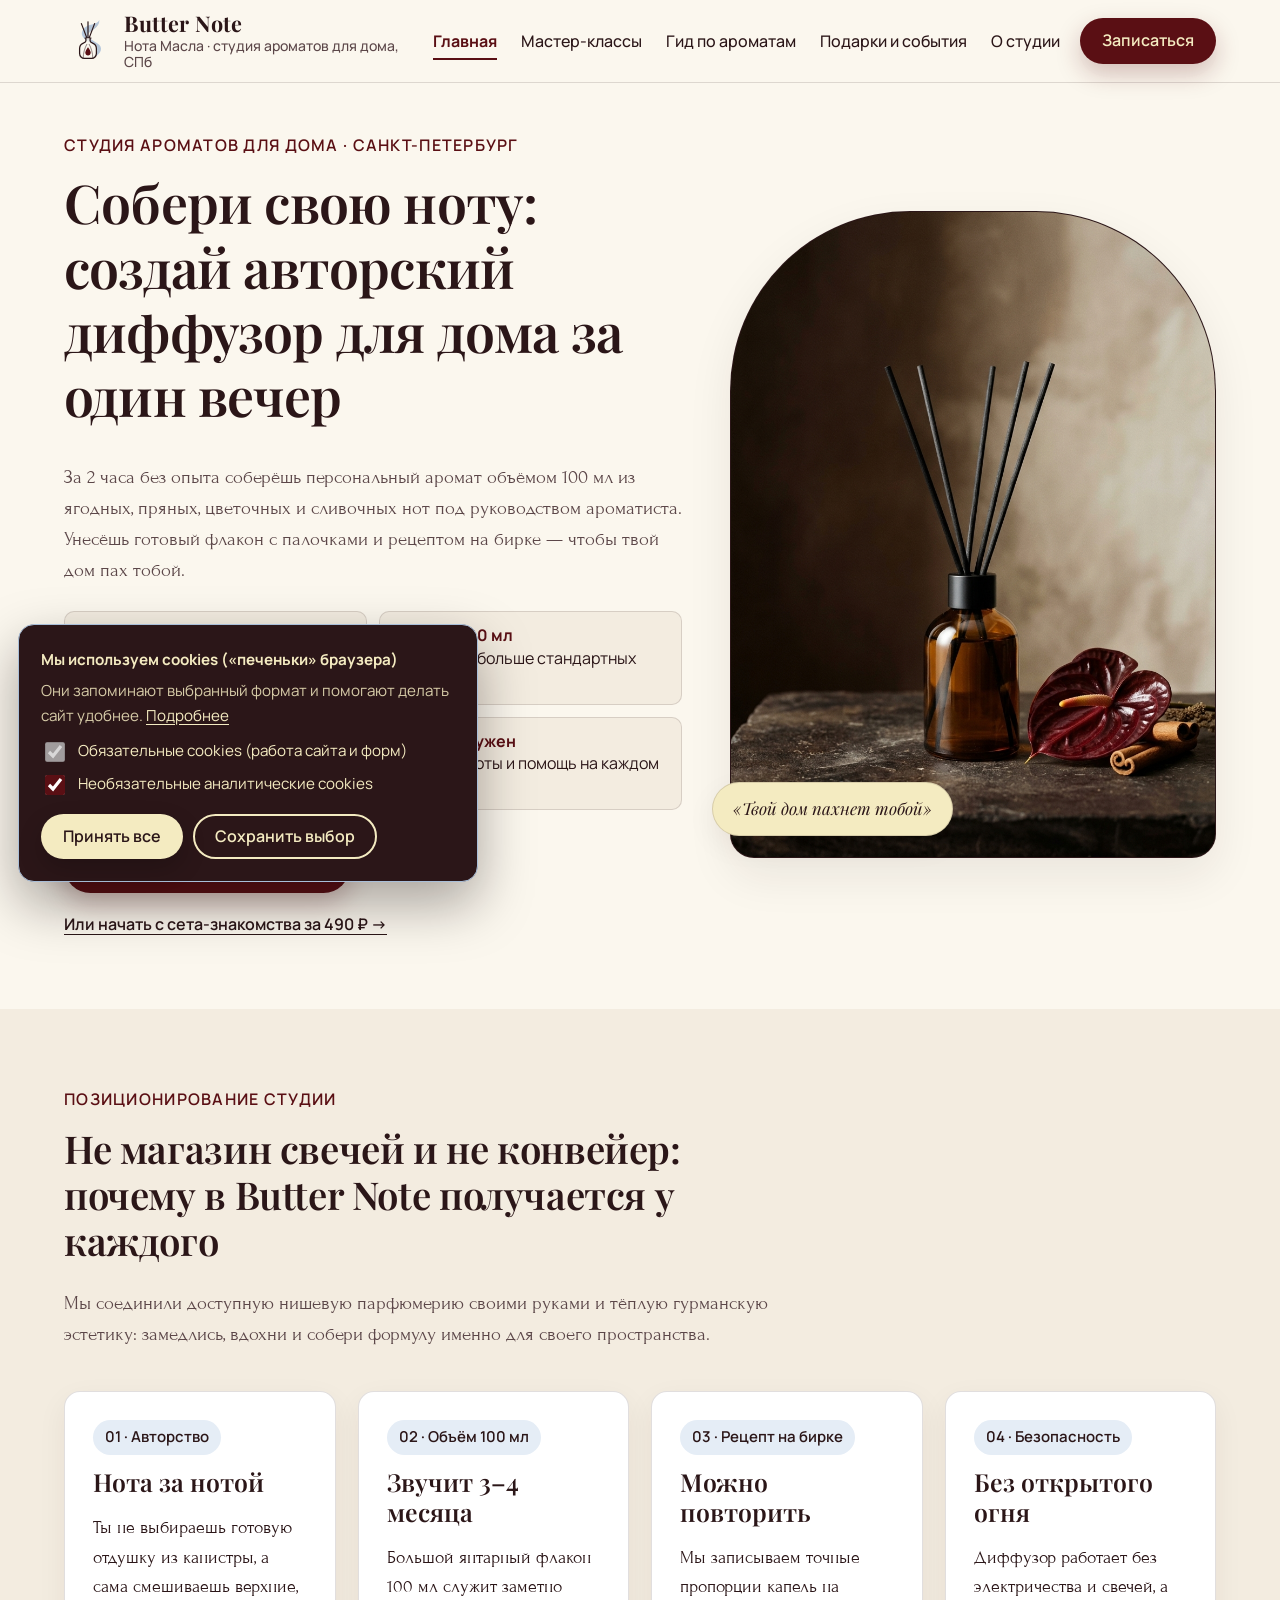
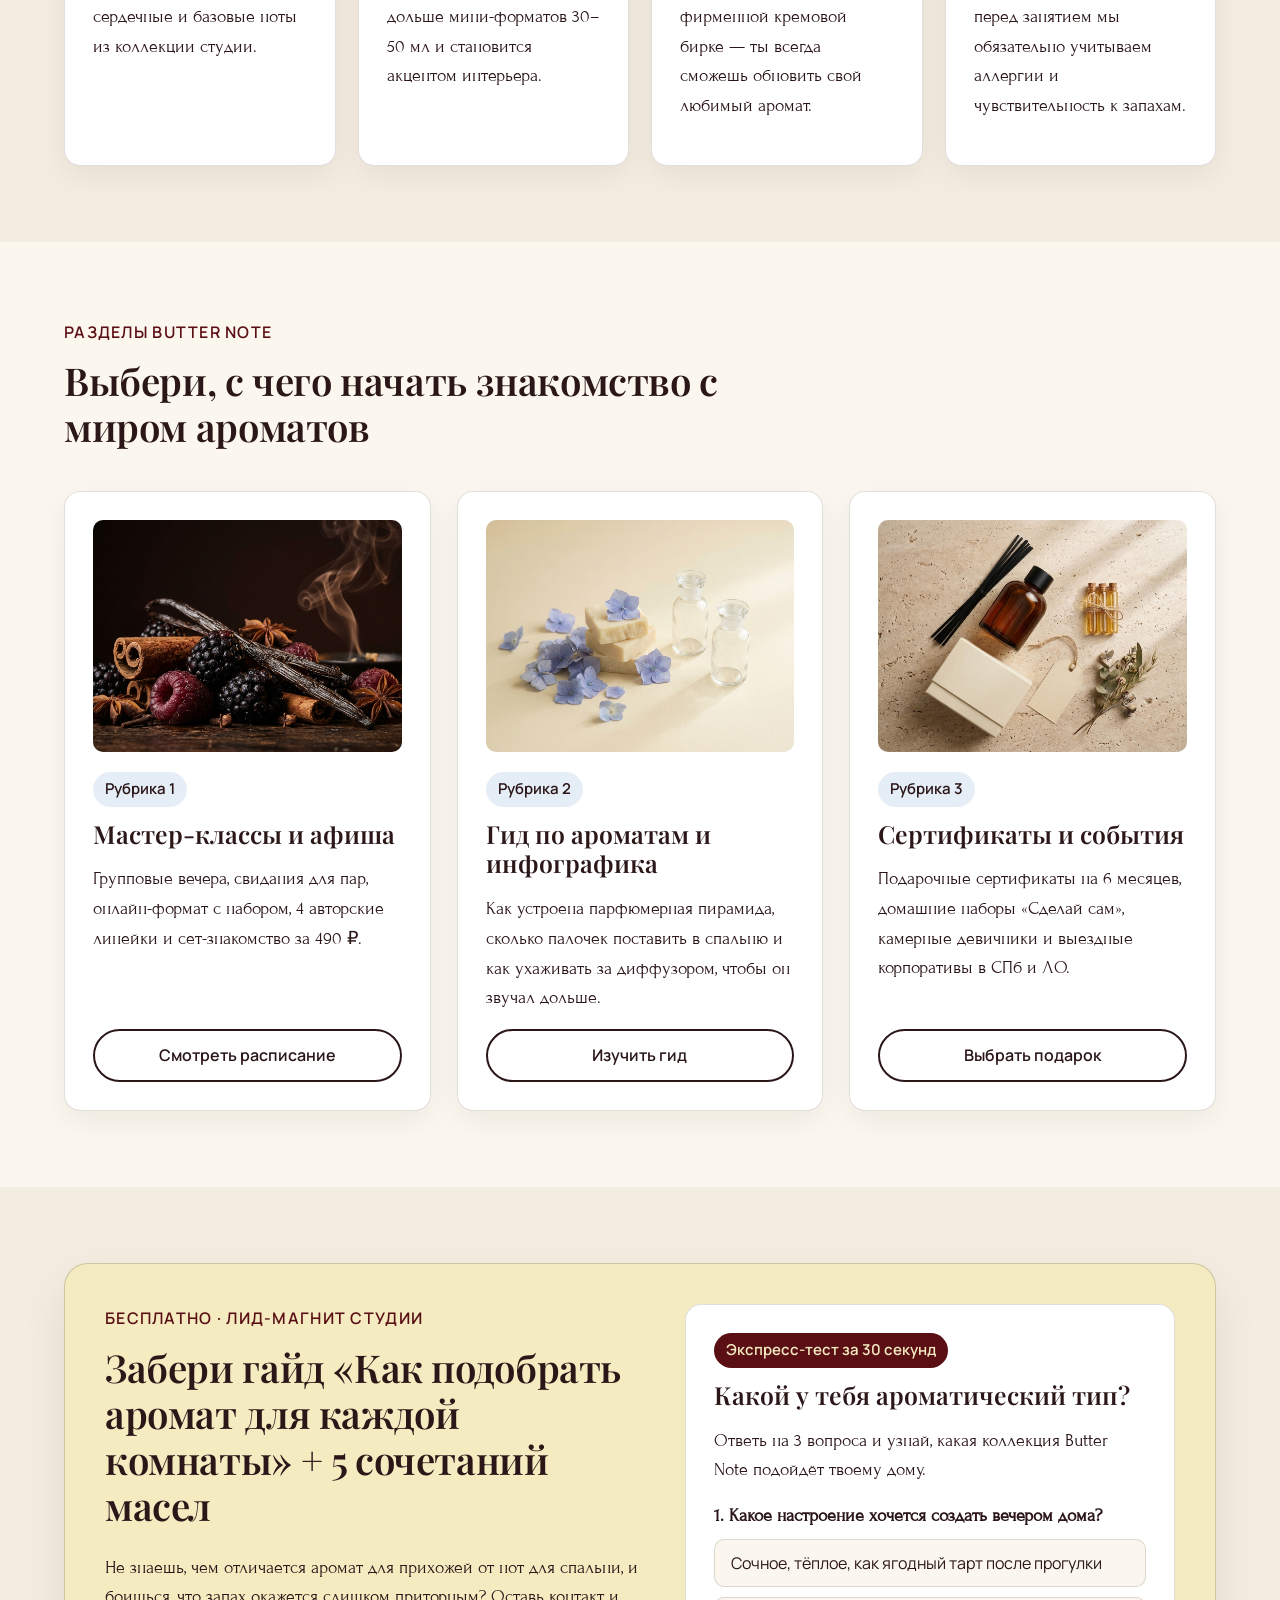
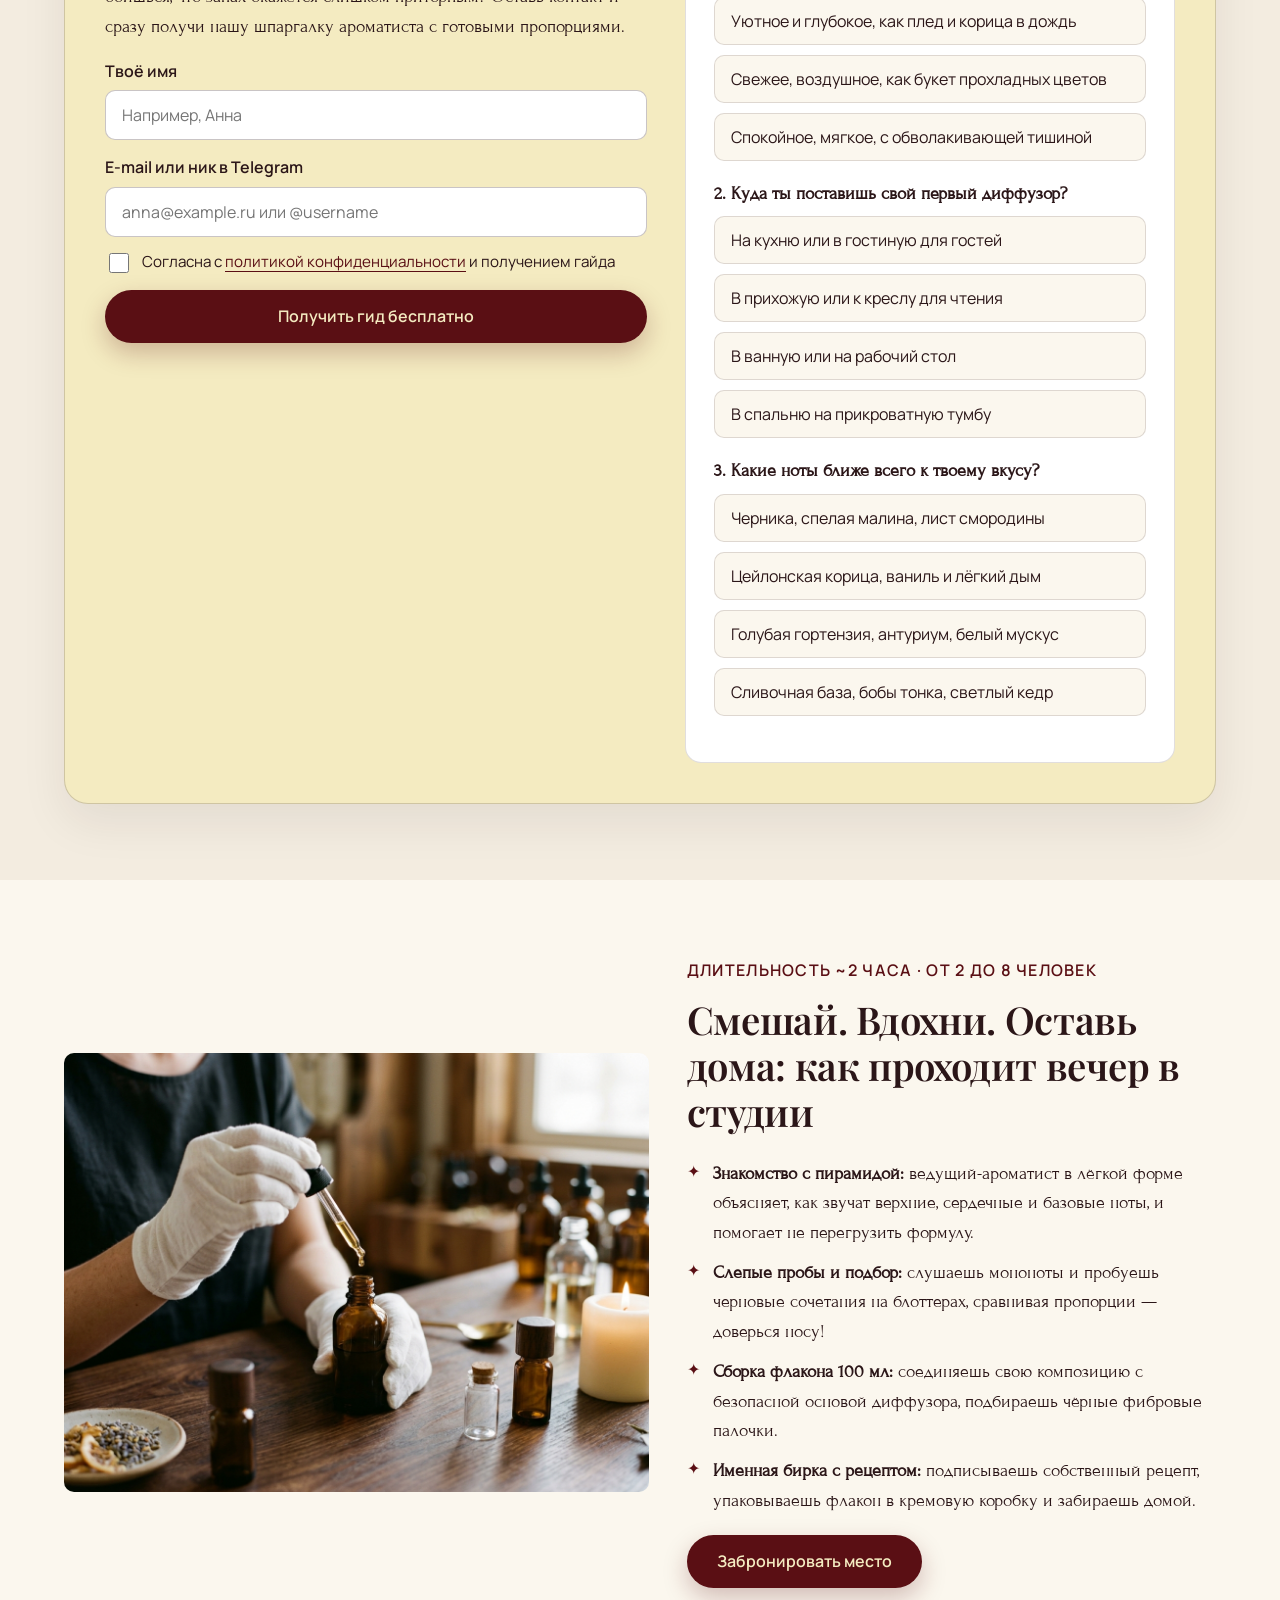
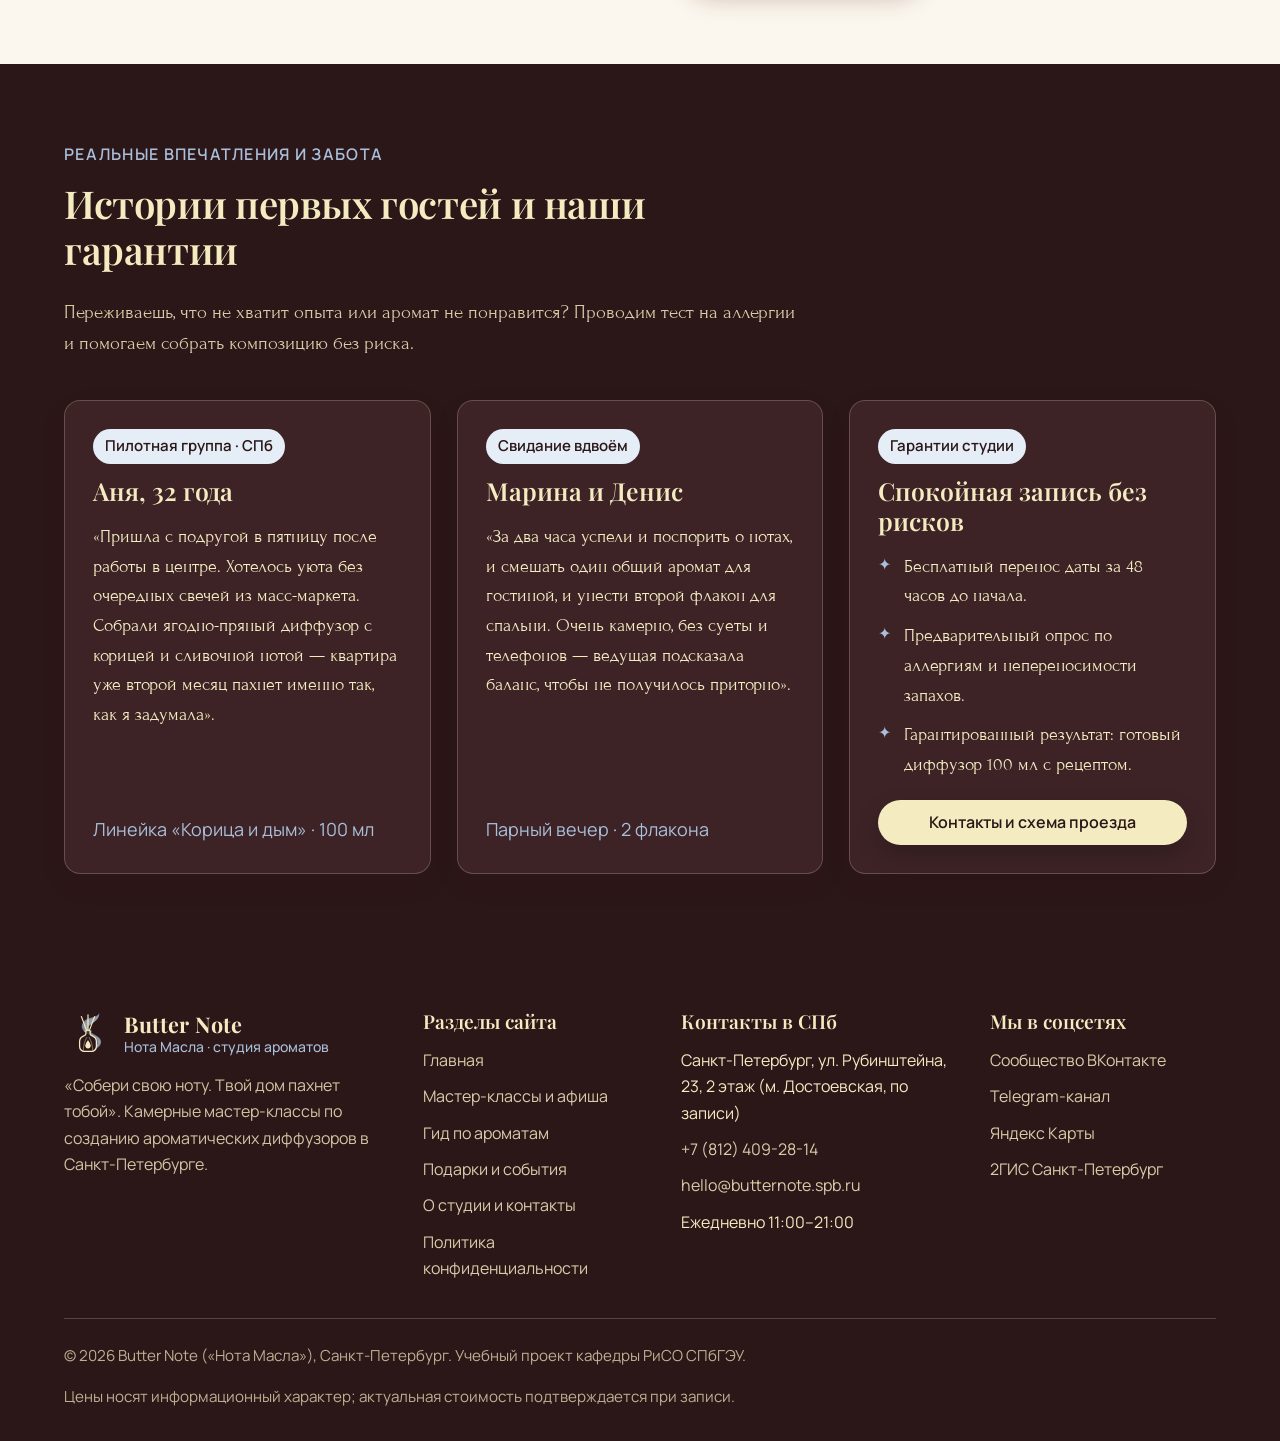
==== index.html @ 61eae5ac "Initial publish of Butter Note website" ====
<!DOCTYPE html>
<html lang="ru">
<head>
  <meta charset="UTF-8">
  <meta name="viewport" content="width=device-width, initial-scale=1.0">
  <title>Butter Note («Нота Масла») — мастер-класс по созданию диффузора для дома в СПб</title>
  <meta name="description" content="Камерная студия ароматов для дома в Санкт-Петербурге. Создай авторский ароматический диффузор 100 мл за 2 часа без опыта. Уютные мастер-классы, рецепты на бирке и бесплатный гид по ароматам.">
  <meta name="keywords" content="мастер-класс диффузор СПб, создать аромат для дома, студия ароматов Санкт-Петербург, диффузор своими руками, Butter Note, Нота Масла, подарок впечатление СПб">
  <link rel="icon" type="image/png" sizes="16x16" href="images/favicon-16x16.png">
  <link rel="icon" type="image/svg+xml" href="images/favicon-butter-note.svg">
  <link rel="preconnect" href="https://fonts.googleapis.com">
  <link rel="preconnect" href="https://fonts.gstatic.com" crossorigin>
  <link href="https://fonts.googleapis.com/css2?family=Forum&family=Manrope:wght@400;500;600;700&family=Playfair+Display:ital,wght@0,500;0,600;0,700;1,500&display=swap" rel="stylesheet">
  <link rel="stylesheet" href="css/style.css">
</head>
<body>

  <!-- ШАПКА САЙТА -->
  <header class="site-header">
    <div class="container header-inner">
      <a href="index.html" class="brand-link" aria-label="Butter Note — на главную">
        <img src="images/logo-butter-note-dark.svg" alt="Логотип Butter Note — флакон диффузора с палочками и каплей масла" title="Butter Note («Нота Масла»)" class="brand-logo" width="48" height="48">
        <span class="brand-text">
          <span class="brand-name">Butter Note</span>
          <span class="brand-activity">Нота Масла · студия ароматов для дома, СПб</span>
        </span>
      </a>

      <nav class="main-nav" aria-label="Основное меню">
        <a href="index.html" class="nav-link" aria-current="page">Главная</a>
        <a href="masterclasses.html" class="nav-link">Мастер-классы</a>
        <a href="aroma-guide.html" class="nav-link">Гид по ароматам</a>
        <a href="gifts-events.html" class="nav-link">Подарки и события</a>
        <a href="about.html" class="nav-link">О студии</a>
      </nav>

      <div class="header-actions">
        <button type="button" class="btn btn--primary btn--sm" data-open-booking data-booking-format="group_mk">Записаться</button>
        <button type="button" id="burgerBtn" class="burger-btn" aria-label="Открыть меню" aria-expanded="false" aria-controls="mobileNav">
          <svg width="24" height="24" viewBox="0 0 24 24" fill="none" aria-hidden="true">
            <path d="M4 7H20M4 12H20M4 17H20" stroke="currentColor" stroke-width="2" stroke-linecap="round"/>
          </svg>
        </button>
      </div>
    </div>

    <nav id="mobileNav" class="mobile-nav" aria-label="Мобильное меню">
      <div class="mobile-nav-list">
        <a href="index.html" class="nav-link" aria-current="page">Главная</a>
        <a href="masterclasses.html" class="nav-link">Мастер-классы</a>
        <a href="aroma-guide.html" class="nav-link">Гид по ароматам</a>
        <a href="gifts-events.html" class="nav-link">Подарки и события</a>
        <a href="about.html" class="nav-link">О студии</a>
      </div>
      <button type="button" class="btn btn--primary" style="width:100%;" data-open-booking data-booking-format="group_mk">Записаться на мастер-класс</button>
    </nav>
  </header>

  <main>
    <!-- ПЕРВЫЙ ЭКРАН (HERO SECTION): УТП + 1 главный CTA + цена + визуал -->
    <section class="hero">
      <div class="container hero-grid">
        <div>
          <span class="eyebrow">Студия ароматов для дома · Санкт-Петербург</span>
          <h1>Собери свою ноту: создай авторский диффузор для дома за один вечер</h1>
          <p class="lead-text">
            За 2 часа без опыта соберёшь персональный аромат объёмом 100 мл из ягодных, пряных, цветочных и сливочных нот под руководством ароматиста. Унесёшь готовый флакон с палочками и рецептом на бирке — чтобы твой дом пах тобой.
          </p>

          <div class="hero-facts" aria-label="Ключевые условия мастер-класса">
            <div class="hero-fact">
              <strong><span data-price="group_mk">3 900 ₽</span> / чел.</strong>
              Все материалы и упаковка включены
            </div>
            <div class="hero-fact">
              <strong>Флакон 100 мл</strong>
              В 2–3 раза больше стандартных 30–50 мл
            </div>
            <div class="hero-fact">
              <strong>2 часа · 2–8 гостей</strong>
              Камерная атмосфера без спешки
            </div>
            <div class="hero-fact">
              <strong>Опыт не нужен</strong>
              Пробные ноты и помощь на каждом шаге
            </div>
          </div>

          <div class="hero-cta-group">
            <button type="button" class="btn btn--primary" data-open-booking data-booking-format="group_mk">
              Записаться на мастер-класс
            </button>
            <a href="masterclasses.html#tripwire" class="hero-secondary-link">
              Или начать с сета-знакомства за <span data-price="tripwire">490 ₽</span> →
            </a>
          </div>
        </div>

        <div class="hero-visual">
          <div class="arch-frame">
            <img src="images/diffuzor-butter-note-hero.jpg" alt="Янтарный флакон ароматического диффузора Butter Note с чёрными палочками, бордовым антуриумом и корицей" title="Ароматический диффузор Butter Note в интерьере">
          </div>
          <div class="floating-note-pill">«Твой дом пахнет тобой»</div>
        </div>
      </div>
    </section>

    <!-- УНИКАЛЬНОЕ ТОРГОВОЕ ПРЕДЛОЖЕНИЕ (УТП) -->
    <section class="section section--paper-alt">
      <div class="container">
        <div class="section-head">
          <span class="eyebrow">Позиционирование студии</span>
          <h2>Не магазин свечей и не конвейер: почему в Butter Note получается у каждого</h2>
          <p class="lead-text">Мы соединили доступную нишевую парфюмерию своими руками и тёплую гурманскую эстетику: замедлись, вдохни и собери формулу именно для своего пространства.</p>
        </div>

        <div class="grid-4">
          <article class="card">
            <div>
              <span class="card-tag">01 · Авторство</span>
              <h3>Нота за нотой</h3>
              <p>Ты не выбираешь готовую отдушку из канистры, а сама смешиваешь верхние, сердечные и базовые ноты из коллекции студии.</p>
            </div>
          </article>

          <article class="card">
            <div>
              <span class="card-tag">02 · Объём 100 мл</span>
              <h3>Звучит 3–4 месяца</h3>
              <p>Большой янтарный флакон 100 мл служит заметно дольше мини-форматов 30–50 мл и становится акцентом интерьера.</p>
            </div>
          </article>

          <article class="card">
            <div>
              <span class="card-tag">03 · Рецепт на бирке</span>
              <h3>Можно повторить</h3>
              <p>Мы записываем точные пропорции капель на фирменной кремовой бирке — ты всегда сможешь обновить свой любимый аромат.</p>
            </div>
          </article>

          <article class="card">
            <div>
              <span class="card-tag">04 · Безопасность</span>
              <h3>Без открытого огня</h3>
              <p>Диффузор работает без электричества и свечей, а перед занятием мы обязательно учитываем аллергии и чувствительность к запахам.</p>
            </div>
          </article>
        </div>
      </div>
    </section>

    <!-- ОСНОВНЫЕ РУБРИКИ САЙТА -->
    <section class="section">
      <div class="container">
        <div class="section-head">
          <span class="eyebrow">Разделы Butter Note</span>
          <h2>Выбери, с чего начать знакомство с миром ароматов</h2>
        </div>

        <div class="grid-3">
          <article class="card">
            <div>
              <div class="card-media">
                <img src="images/yagodno-pryanaya-kollektsiya-aromatov.jpg" alt="Ягоды черники и малины, палочки корицы и стручки ванили в стиле Butter Note" title="Коллекция ягодно-пряных ароматов Butter Note">
              </div>
              <span class="card-tag">Рубрика 1</span>
              <h3>Мастер-классы и афиша</h3>
              <p>Групповые вечера, свидания для пар, онлайн-формат с набором, 4 авторские линейки и сет-знакомство за <span data-price="tripwire">490 ₽</span>.</p>
            </div>
            <a href="masterclasses.html" class="btn btn--outline">Смотреть расписание</a>
          </article>

          <article class="card">
            <div>
              <div class="card-media">
                <img src="images/gortenziya-slivochnye-noty-aromat.jpg" alt="Голубая гортензия, сливочные текстуры и прозрачные флаконы с парфюмерными эссенциями" title="Гид по ароматам и парфюмерной пирамиде">
              </div>
              <span class="card-tag">Рубрика 2</span>
              <h3>Гид по ароматам и инфографика</h3>
              <p>Как устроена парфюмерная пирамида, сколько палочек поставить в спальню и как ухаживать за диффузором, чтобы он звучал дольше.</p>
            </div>
            <a href="aroma-guide.html" class="btn btn--outline">Изучить гид</a>
          </article>

          <article class="card">
            <div>
              <div class="card-media">
                <img src="images/podarochnyy-nabor-diffuzor-butter-note.jpg" alt="Подарочный набор Butter Note с флаконом диффузора, тремя пробниками и кремовой биркой" title="Подарочные сертификаты и корпоративные мастер-классы">
              </div>
              <span class="card-tag">Рубрика 3</span>
              <h3>Сертификаты и события</h3>
              <p>Подарочные сертификаты на 6 месяцев, домашние наборы «Сделай сам», камерные девичники и выездные корпоративы в СПб и ЛО.</p>
            </div>
            <a href="gifts-events.html" class="btn btn--outline">Выбрать подарок</a>
          </article>
        </div>
      </div>
    </section>

    <!-- ЛИД-МАГНИТ + ИНТЕРАКТИВНЫЙ МИНИ-КВИЗ -->
    <section id="lead-magnet" class="section section--paper-alt">
      <div class="container">
        <div class="lead-magnet-box">
          <div class="split-feature">
            <div>
              <span class="eyebrow">Бесплатно · Лид-магнит студии</span>
              <h2>Забери гайд «Как подобрать аромат для каждой комнаты» + 5 сочетаний масел</h2>
              <p>
                Не знаешь, чем отличается аромат для прихожей от нот для спальни, и боишься, что запах окажется слишком приторным? Оставь контакт и сразу получи нашу шпаргалку ароматиста с готовыми пропорциями.
              </p>

              <form id="leadMagnetForm" class="form-stack">
                <div>
                  <label for="leadName" class="field-label">Твоё имя</label>
                  <input id="leadName" type="text" class="input" placeholder="Например, Анна" required>
                </div>
                <div>
                  <label for="leadContact" class="field-label">E-mail или ник в Telegram</label>
                  <input id="leadContact" type="text" class="input" placeholder="anna@example.ru или @username" required>
                </div>
                <label class="checkbox-row">
                  <input type="checkbox" required>
                  <span>Согласна с <a href="privacy.html">политикой конфиденциальности</a> и получением гайда</span>
                </label>
                <button type="submit" class="btn btn--primary">Получить гид бесплатно</button>
              </form>
            </div>

            <div id="aromaQuiz" class="quiz-card">
              <span class="card-tag card-tag--bordeaux">Экспресс-тест за 30 секунд</span>
              <h3>Какой у тебя ароматический тип?</h3>
              <p style="margin-bottom:16px;">Ответь на 3 вопроса и узнай, какая коллекция Butter Note подойдёт твоему дому.</p>

              <div class="quiz-step">
                <strong>1. Какое настроение хочется создать вечером дома?</strong>
                <div class="quiz-options">
                  <button type="button" class="quiz-option-btn" data-q="q1" data-val="berry">Сочное, тёплое, как ягодный тарт после прогулки</button>
                  <button type="button" class="quiz-option-btn" data-q="q1" data-val="spice">Уютное и глубокое, как плед и корица в дождь</button>
                  <button type="button" class="quiz-option-btn" data-q="q1" data-val="floral">Свежее, воздушное, как букет прохладных цветов</button>
                  <button type="button" class="quiz-option-btn" data-q="q1" data-val="cream">Спокойное, мягкое, с обволакивающей тишиной</button>
                </div>
              </div>

              <div class="quiz-step">
                <strong>2. Куда ты поставишь свой первый диффузор?</strong>
                <div class="quiz-options">
                  <button type="button" class="quiz-option-btn" data-q="q2" data-val="berry">На кухню или в гостиную для гостей</button>
                  <button type="button" class="quiz-option-btn" data-q="q2" data-val="spice">В прихожую или к креслу для чтения</button>
                  <button type="button" class="quiz-option-btn" data-q="q2" data-val="floral">В ванную или на рабочий стол</button>
                  <button type="button" class="quiz-option-btn" data-q="q2" data-val="cream">В спальню на прикроватную тумбу</button>
                </div>
              </div>

              <div class="quiz-step">
                <strong>3. Какие ноты ближе всего к твоему вкусу?</strong>
                <div class="quiz-options">
                  <button type="button" class="quiz-option-btn" data-q="q3" data-val="berry">Черника, спелая малина, лист смородины</button>
                  <button type="button" class="quiz-option-btn" data-q="q3" data-val="spice">Цейлонская корица, ваниль и лёгкий дым</button>
                  <button type="button" class="quiz-option-btn" data-q="q3" data-val="floral">Голубая гортензия, антуриум, белый мускус</button>
                  <button type="button" class="quiz-option-btn" data-q="q3" data-val="cream">Сливочная база, бобы тонка, светлый кедр</button>
                </div>
              </div>

              <div id="quizResult" class="quiz-result" hidden></div>
            </div>
          </div>
        </div>
      </div>
    </section>

    <!-- КАК ПРОХОДИТ МАСТЕР-КЛАСС -->
    <section class="section">
      <div class="container split-feature" style="align-items:center;">
        <div class="card-media" style="margin-bottom:0;">
          <img src="images/process-sozdaniya-diffuzora-spb.jpg" alt="Руки в белых перчатках смешивают ароматические масла пипеткой на мастер-классе Butter Note" title="Процесс создания диффузора с пипеткой на мастер-классе">
        </div>

        <div>
          <span class="eyebrow">Длительность ~2 часа · от 2 до 8 человек</span>
          <h2>Смешай. Вдохни. Оставь дома: как проходит вечер в студии</h2>
          <ul class="check-list" style="margin-top:20px;">
            <li><strong>Знакомство с пирамидой:</strong> ведущий-ароматист в лёгкой форме объясняет, как звучат верхние, сердечные и базовые ноты, и помогает не перегрузить формулу.</li>
            <li><strong>Слепые пробы и подбор:</strong> слушаешь мононоты и пробуешь черновые сочетания на блоттерах, сравнивая пропорции — доверься носу!</li>
            <li><strong>Сборка флакона 100 мл:</strong> соединяешь свою композицию с безопасной основой диффузора, подбираешь чёрные фибровые палочки.</li>
            <li><strong>Именная бирка с рецептом:</strong> подписываешь собственный рецепт, упаковываешь флакон в кремовую коробку и забираешь домой.</li>
          </ul>
          <button type="button" class="btn btn--primary" data-open-booking data-booking-format="group_mk">Забронировать место</button>
        </div>
      </div>
    </section>

    <!-- ОТЗЫВЫ И ГАРАНТИЯ ДОВЕРИЯ (СЛАЙД 14: ЧТО ВЫ РЕАЛЬНЫЕ) -->
    <section class="section section--espresso">
      <div class="container">
        <div class="section-head">
          <span class="eyebrow eyebrow--light">Реальные впечатления и забота</span>
          <h2>Истории первых гостей и наши гарантии</h2>
          <p class="lead-text">Переживаешь, что не хватит опыта или аромат не понравится? Проводим тест на аллергии и помогаем собрать композицию без риска.</p>
        </div>

        <div class="grid-3">
          <article class="card card--dark">
            <div>
              <span class="card-tag">Пилотная группа · СПб</span>
              <h3>Аня, 32 года</h3>
              <p>«Пришла с подругой в пятницу после работы в центре. Хотелось уюта без очередных свечей из масс-маркета. Собрали ягодно-пряный диффузор с корицей и сливочной нотой — квартира уже второй месяц пахнет именно так, как я задумала».</p>
            </div>
            <span style="color:var(--dusty-blue);font-family:var(--font-ui);">Линейка «Корица и дым» · 100 мл</span>
          </article>

          <article class="card card--dark">
            <div>
              <span class="card-tag">Свидание вдвоём</span>
              <h3>Марина и Денис</h3>
              <p>«За два часа успели и поспорить о нотах, и смешать один общий аромат для гостиной, и унести второй флакон для спальни. Очень камерно, без суеты и телефонов — ведущая подсказала баланс, чтобы не получилось приторно».</p>
            </div>
            <span style="color:var(--dusty-blue);font-family:var(--font-ui);">Парный вечер · 2 флакона</span>
          </article>

          <article class="card card--dark">
            <div>
              <span class="card-tag">Гарантии студии</span>
              <h3>Спокойная запись без рисков</h3>
              <ul class="check-list">
                <li>Бесплатный перенос даты за 48 часов до начала.</li>
                <li>Предварительный опрос по аллергиям и непереносимости запахов.</li>
                <li>Гарантированный результат: готовый диффузор 100 мл с рецептом.</li>
              </ul>
            </div>
            <a href="about.html#contacts" class="btn btn--cream btn--sm">Контакты и схема проезда</a>
          </article>
        </div>
      </div>
    </section>
  </main>

  <!-- ЕДИНЫЙ ФУТЕР (4 структурированные колонки) -->
  <footer class="site-footer">
    <div class="container">
      <div class="footer-grid">
        <div>
          <a href="index.html" class="brand-link" style="color:var(--cream);margin-bottom:14px;">
            <img src="images/logo-butter-note-light.svg" alt="Светлый логотип Butter Note" title="Butter Note («Нота Масла»)" class="brand-logo" width="46" height="46">
            <span class="brand-text">
              <span class="brand-name" style="color:var(--cream);">Butter Note</span>
              <span class="brand-activity" style="color:var(--dusty-blue);">Нота Масла · студия ароматов</span>
            </span>
          </a>
          <p style="color:rgba(244,235,193,0.82);margin-top:10px;">
            «Собери свою ноту. Твой дом пахнет тобой». Камерные мастер-классы по созданию ароматических диффузоров в Санкт-Петербурге.
          </p>
        </div>

        <div>
          <h3 class="footer-title">Разделы сайта</h3>
          <ul class="footer-links">
            <li><a href="index.html">Главная</a></li>
            <li><a href="masterclasses.html">Мастер-классы и афиша</a></li>
            <li><a href="aroma-guide.html">Гид по ароматам</a></li>
            <li><a href="gifts-events.html">Подарки и события</a></li>
            <li><a href="about.html">О студии и контакты</a></li>
            <li><a href="privacy.html">Политика конфиденциальности</a></li>
          </ul>
        </div>

        <div>
          <h3 class="footer-title">Контакты в СПб</h3>
          <ul class="footer-links">
            <li>Санкт-Петербург, ул. Рубинштейна, 23, 2 этаж (м. Достоевская, по записи)</li>
            <li><a href="tel:+78124092814">+7 (812) 409-28-14</a></li>
            <li><a href="mailto:hello@butternote.spb.ru">hello@butternote.spb.ru</a></li>
            <li>Ежедневно 11:00–21:00</li>
          </ul>
        </div>

        <div>
          <h3 class="footer-title">Мы в соцсетях</h3>
          <ul class="footer-links">
            <li><a href="https://vk.com/" target="_blank" rel="noopener noreferrer">Сообщество ВКонтакте</a></li>
            <li><a href="https://t.me/" target="_blank" rel="noopener noreferrer">Telegram-канал</a></li>
            <li><a href="https://yandex.ru/maps/" target="_blank" rel="noopener noreferrer">Яндекс Карты</a></li>
            <li><a href="https://2gis.ru/spb" target="_blank" rel="noopener noreferrer">2ГИС Санкт-Петербург</a></li>
          </ul>
        </div>
      </div>

      <div class="footer-bottom">
        <span>© 2026 Butter Note («Нота Масла»), Санкт-Петербург. Учебный проект кафедры РиСО СПбГЭУ.</span>
        <span>Цены носят информационный характер; актуальная стоимость подтверждается при записи.</span>
      </div>
    </div>
  </footer>

  <!-- МОДАЛЬНОЕ ОКНО ЛИД-МАГНИТА (МГНОВЕННЫЙ ГИД + ПЕЧАТЬ/СКАЧИВАНИЕ) -->
  <div id="guideModal" class="modal-backdrop" aria-hidden="true" role="dialog" aria-labelledby="guideGreeting">
    <div class="modal-card">
      <button type="button" id="guideModalClose" class="modal-close" aria-label="Закрыть окно">×</button>
      <span class="eyebrow">Твой бесплатный гайд готов</span>
      <h3 id="guideGreeting">Гид Butter Note: аромат для каждой комнаты</h3>
      <ul class="check-list">
        <li><strong>Прихожая (5–6 палочек):</strong> малина, бергамот, кедр — встречает тёплым акцентом с порога.</li>
        <li><strong>Гостиная (5 палочек):</strong> корица, ваниль, сливочные ноты — уют для общения.</li>
        <li><strong>Спальня (3–4 палочки):</strong> голубая гортензия, миндальное молоко, белый мускус — спокойствие без тяжести.</li>
        <li><strong>Рабочий стол (3 палочки):</strong> утренняя роса, лист смородины — свежесть и фокус.</li>
        <li><strong>Ванная (4 палочки):</strong> антуриум, светлое дерево, чистый мускус.</li>
      </ul>
      <div style="display:flex;flex-wrap:wrap;gap:12px;">
        <button type="button" id="downloadGuideTextBtn" class="btn btn--primary btn--sm">Скачать памятку (.txt)</button>
        <button type="button" class="btn btn--outline btn--sm" onclick="window.print()">Распечатать / в PDF</button>
      </div>
    </div>
  </div>

  <!-- МОДАЛЬНОЕ ОКНО ЗАПИСИ -->
  <div id="bookingModal" class="modal-backdrop" aria-hidden="true" role="dialog" aria-labelledby="bookingModalTitle">
    <div class="modal-card">
      <button type="button" id="bookingModalClose" class="modal-close" aria-label="Закрыть окно">×</button>
      <span class="eyebrow">Онлайн-запись · СПб</span>
      <h3 id="bookingModalTitle">Забронировать место или набор</h3>
      <form id="bookingForm" class="form-stack">
        <div>
          <label for="bookingFormat" class="field-label">Формат</label>
          <select id="bookingFormat" class="select">
            <option value="group_mk">Групповой мастер-класс (100 мл)</option>
            <option value="pair_mk">Парный / индивидуальный вечер (для двоих)</option>
            <option value="tripwire">Сет-знакомство «Первая нота» (трипвайер)</option>
            <option value="online_mk">Онлайн-мастер-класс с набором материалов</option>
            <option value="cert_from">Подарочный сертификат (6 месяцев)</option>
            <option value="corp_from">Выездной мастер-класс / девичник / корпоратив</option>
          </select>
        </div>
        <div>
          <label for="bookingName" class="field-label">Имя</label>
          <input id="bookingName" type="text" class="input" placeholder="Как к тебе обращаться?" required>
        </div>
        <div>
          <label for="bookingContact" class="field-label">Телефон или Telegram</label>
          <input id="bookingContact" type="text" class="input" placeholder="+7 (999) 000-00-00 или @nick" required>
        </div>
        <div>
          <label for="bookingNote" class="field-label">Пожелания, дата или особенности по аллергии</label>
          <textarea id="bookingNote" rows="3" class="textarea" placeholder="Например: суббота 18:00, люблю ягодные ноты, без резкого жасмина"></textarea>
        </div>
        <label class="checkbox-row">
          <input type="checkbox" required>
          <span>Соглашаюсь с <a href="privacy.html">политикой конфиденциальности</a></span>
        </label>
        <button type="submit" class="btn btn--primary">Отправить заявку</button>
      </form>
      <div id="bookingStatus" hidden></div>
    </div>
  </div>

  <!-- COOKIE-БАННЕР (Слайд 5: обязательные и необязательные) -->
  <aside id="cookieBanner" class="cookie-banner" hidden aria-label="Настройки cookies">
    <strong>Мы используем cookies («печеньки» браузера)</strong>
    <p style="margin:6px 0 0;color:rgba(244,235,193,0.85);">
      Они запоминают выбранный формат и помогают делать сайт удобнее. <a href="privacy.html" style="color:var(--dusty-blue);">Подробнее</a>
    </p>
    <div class="cookie-toggles">
      <label class="checkbox-row" style="color:var(--cream);">
        <input type="checkbox" checked disabled>
        <span>Обязательные cookies (работа сайта и форм)</span>
      </label>
      <label class="checkbox-row" style="color:var(--cream);">
        <input id="cookieAnalyticsToggle" type="checkbox" checked>
        <span>Необязательные аналитические cookies</span>
      </label>
    </div>
    <div class="cookie-actions">
      <button type="button" id="cookieAcceptAll" class="btn btn--cream btn--sm">Принять все</button>
      <button type="button" id="cookieSaveChoice" class="btn btn--outline-light btn--sm">Сохранить выбор</button>
    </div>
  </aside>

  <script src="js/prices-config.js"></script>
  <script src="js/main.js"></script>
</body>
</html>
---- css/style.css ----
/* ==========================================================================
   BUTTER NOTE («Нота Масла») — Единая дизайн-система
   Цвета мудборда: #2B1618, #5A0F14, #A9BFD9, #F4EBC1
   Шрифты: Playfair Display (заголовки), Forum (основной текст), Manrope (UI)
   ========================================================================== */

:root {
  --espresso: #2B1618;
  --espresso-deep: #1D0E10;
  --espresso-soft: #3D2326;
  --bordeaux: #5A0F14;
  --bordeaux-hover: #74161D;
  --dusty-blue: #A9BFD9;
  --dusty-blue-soft: #E5EDF6;
  --dusty-blue-dark: #435D7C;
  --cream: #F4EBC1;
  --cream-soft: #FAF4DA;
  --paper: #FBF7EE;
  --paper-alt: #F3ECE0;
  --ink: #2B1618;
  --ink-muted: #5C4749;
  --border-warm: rgba(43, 22, 24, 0.14);
  --border-light: rgba(244, 235, 193, 0.22);
  --shadow-soft: 0 18px 46px rgba(43, 22, 24, 0.08);
  --shadow-card: 0 10px 30px rgba(43, 22, 24, 0.06);
  --shadow-dark: 0 22px 54px rgba(15, 6, 7, 0.35);

  --font-display: 'Playfair Display', Georgia, serif;
  --font-editorial: 'Forum', Georgia, serif;
  --font-ui: 'Manrope', -apple-system, BlinkMacSystemFont, 'Segoe UI', sans-serif;

  --radius-sm: 10px;
  --radius-md: 16px;
  --radius-lg: 24px;
  --radius-pill: 999px;
  --radius-arch: 180px 180px 24px 24px;

  --container: 1200px;
  --transition: 0.25s cubic-bezier(0.25, 0.8, 0.25, 1);
}

/* Reset & Base */
*, *::before, *::after {
  box-sizing: border-box;
}

html {
  scroll-behavior: smooth;
  font-size: 16px;
}

body {
  margin: 0;
  padding: 0;
  background-color: var(--paper);
  color: var(--ink);
  font-family: var(--font-editorial);
  font-size: 18px;
  line-height: 1.65;
  -webkit-font-smoothing: antialiased;
  overflow-x: hidden;
}

img {
  max-width: 100%;
  height: auto;
  display: block;
}

a {
  color: var(--bordeaux);
  text-decoration-thickness: 1px;
  text-underline-offset: 4px;
  transition: color var(--transition), opacity var(--transition);
}

a:hover {
  color: var(--bordeaux-hover);
}

:focus-visible {
  outline: 3px solid var(--dusty-blue);
  outline-offset: 3px;
}

/* Typography (Strict H1-H6 Hierarchy, minimum 16px readable text) */
h1, h2, h3, h4 {
  font-family: var(--font-display);
  color: var(--espresso);
  margin: 0 0 0.65em;
  line-height: 1.2;
  font-weight: 600;
}

h1 {
  font-size: clamp(2.1rem, 4.2vw, 3.35rem);
  letter-spacing: -0.015em;
}

h2 {
  font-size: clamp(1.7rem, 3vw, 2.45rem);
  letter-spacing: -0.01em;
}

h3 {
  font-size: clamp(1.28rem, 2vw, 1.55rem);
}

h4 {
  font-size: 1.15rem;
}

p {
  margin: 0 0 1rem;
}

.lead-text {
  font-size: clamp(1.12rem, 1.5vw, 1.28rem);
  color: var(--ink-muted);
  line-height: 1.6;
}

.eyebrow {
  font-family: var(--font-ui);
  font-size: 1rem;
  font-weight: 600;
  letter-spacing: 0.08em;
  text-transform: uppercase;
  color: var(--bordeaux);
  margin-bottom: 0.75rem;
  display: inline-block;
}

.eyebrow--light {
  color: var(--dusty-blue);
}

/* Container & Sections */
.container {
  width: 100%;
  max-width: var(--container);
  margin: 0 auto;
  padding: 0 24px;
}

.section {
  padding: 76px 0;
}

.section--compact {
  padding: 52px 0;
}

.section--paper-alt {
  background-color: var(--paper-alt);
}

.section--cream {
  background-color: var(--cream);
}

.section--espresso {
  background-color: var(--espresso);
  color: var(--cream);
}

.section--espresso h1,
.section--espresso h2,
.section--espresso h3,
.section--espresso h4 {
  color: var(--cream);
}

.section--espresso .lead-text {
  color: rgba(244, 235, 193, 0.85);
}

.section-head {
  max-width: 740px;
  margin-bottom: 42px;
}

.section-head--center {
  text-align: center;
  margin-left: auto;
  margin-right: auto;
}

/* Buttons */
.btn {
  display: inline-flex;
  align-items: center;
  justify-content: center;
  gap: 10px;
  font-family: var(--font-ui);
  font-size: 1rem;
  font-weight: 600;
  line-height: 1.2;
  padding: 15px 28px;
  border-radius: var(--radius-pill);
  border: 2px solid transparent;
  cursor: pointer;
  text-decoration: none;
  transition: transform var(--transition), background-color var(--transition), color var(--transition), border-color var(--transition), box-shadow var(--transition);
}

.btn:hover {
  transform: translateY(-2px);
}

.btn:active {
  transform: translateY(0);
}

.btn--primary {
  background-color: var(--bordeaux);
  color: var(--cream);
  box-shadow: 0 10px 24px rgba(90, 15, 20, 0.25);
}

.btn--primary:hover {
  background-color: var(--bordeaux-hover);
  color: #fff;
}

.btn--cream {
  background-color: var(--cream);
  color: var(--espresso);
  box-shadow: 0 10px 24px rgba(0, 0, 0, 0.2);
}

.btn--cream:hover {
  background-color: #fff;
  color: var(--espresso);
}

.btn--outline {
  background-color: transparent;
  border-color: var(--espresso);
  color: var(--espresso);
}

.btn--outline:hover {
  background-color: var(--espresso);
  color: var(--cream);
}

.btn--outline-light {
  background-color: transparent;
  border-color: var(--cream);
  color: var(--cream);
}

.btn--outline-light:hover {
  background-color: var(--cream);
  color: var(--espresso);
}

.btn--blue {
  background-color: var(--dusty-blue);
  color: var(--espresso);
}

.btn--blue:hover {
  background-color: #bfd1e5;
  color: var(--espresso);
}

.btn--sm {
  padding: 11px 20px;
  font-size: 1rem;
}

/* ==========================================================================
   HEADER (Шапка: Логотип, Название, Вид деятельности, 5 пунктов, Кнопка)
   ========================================================================== */
.site-header {
  position: sticky;
  top: 0;
  z-index: 900;
  background-color: rgba(251, 247, 238, 0.96);
  backdrop-filter: blur(10px);
  border-bottom: 1px solid var(--border-warm);
}

.header-inner {
  display: flex;
  align-items: center;
  justify-content: space-between;
  gap: 20px;
  min-height: 82px;
}

.brand-link {
  display: flex;
  align-items: center;
  gap: 12px;
  text-decoration: none;
  color: var(--espresso);
  flex: 0 1 auto;
  min-width: 0;
}

.brand-link:hover {
  color: var(--espresso);
}

.brand-logo {
  width: 48px;
  height: 48px;
  object-fit: contain;
  flex-shrink: 0;
}

.brand-text {
  display: flex;
  flex-direction: column;
  line-height: 1.15;
  min-width: 0;
}

.brand-name {
  font-family: var(--font-display);
  font-size: 1.35rem;
  font-weight: 700;
  letter-spacing: 0.01em;
  color: var(--espresso);
}

.brand-activity {
  font-family: var(--font-ui);
  font-size: 0.875rem;
  font-weight: 500;
  color: var(--ink-muted);
  margin-top: 2px;
}

.main-nav {
  display: flex;
  align-items: center;
  gap: 24px;
}

.nav-link {
  font-family: var(--font-ui);
  font-size: 1rem;
  font-weight: 500;
  color: var(--espresso);
  text-decoration: none;
  padding: 6px 0;
  position: relative;
  white-space: nowrap;
}

.nav-link::after {
  content: '';
  position: absolute;
  left: 0;
  right: 0;
  bottom: 0;
  height: 2px;
  background-color: var(--bordeaux);
  transform: scaleX(0);
  transform-origin: left;
  transition: transform var(--transition);
}

.nav-link:hover::after,
.nav-link[aria-current="page"]::after {
  transform: scaleX(1);
}

.nav-link[aria-current="page"] {
  font-weight: 700;
  color: var(--bordeaux);
}

.header-actions {
  display: flex;
  align-items: center;
  gap: 12px;
  flex-shrink: 0;
}

.burger-btn {
  display: none;
  width: 44px;
  height: 44px;
  border-radius: var(--radius-sm);
  border: 1px solid var(--border-warm);
  background: transparent;
  color: var(--espresso);
  align-items: center;
  justify-content: center;
  cursor: pointer;
}

/* Mobile Nav Drawer */
.mobile-nav {
  display: none;
  background: var(--paper);
  border-top: 1px solid var(--border-warm);
  padding: 18px 24px 24px;
}

.mobile-nav.is-open {
  display: block;
}

.mobile-nav-list {
  display: flex;
  flex-direction: column;
  gap: 14px;
  margin-bottom: 18px;
}

.mobile-nav-list .nav-link {
  font-size: 1.08rem;
  padding: 6px 0;
}

/* ==========================================================================
   HERO SECTION (Первый экран по чек-листу UX)
   ========================================================================== */
.hero {
  padding: 48px 0 72px;
  position: relative;
}

.hero-grid {
  display: grid;
  grid-template-columns: 1.12fr 0.88fr;
  gap: 48px;
  align-items: center;
}

.hero-facts {
  display: grid;
  grid-template-columns: repeat(2, minmax(0, 1fr));
  gap: 12px;
  margin: 26px 0 30px;
}

.hero-fact {
  background-color: var(--paper-alt);
  border: 1px solid var(--border-warm);
  border-radius: var(--radius-sm);
  padding: 12px 16px;
  font-family: var(--font-ui);
  font-size: 1rem;
  line-height: 1.4;
}

.hero-fact strong {
  display: block;
  color: var(--bordeaux);
  font-weight: 700;
}

.hero-cta-group {
  display: flex;
  flex-wrap: wrap;
  align-items: center;
  gap: 18px;
}

.hero-secondary-link {
  font-family: var(--font-ui);
  font-size: 1rem;
  font-weight: 600;
  color: var(--espresso);
}

.hero-visual {
  position: relative;
}

.arch-frame {
  border-radius: var(--radius-arch);
  overflow: hidden;
  box-shadow: var(--shadow-soft);
  border: 1px solid var(--border-warm);
  background-color: var(--espresso);
}

.arch-frame img {
  width: 100%;
  aspect-ratio: 3 / 4;
  object-fit: cover;
}

.floating-note-pill {
  position: absolute;
  bottom: 22px;
  left: -18px;
  background-color: var(--cream);
  color: var(--espresso);
  padding: 12px 20px;
  border-radius: var(--radius-pill);
  border: 1px solid var(--border-warm);
  box-shadow: var(--shadow-card);
  font-family: var(--font-display);
  font-style: italic;
  font-size: 1.05rem;
}

/* Inner Page Hero */
.page-hero {
  background: linear-gradient(135deg, var(--espresso) 0%, #3A1B1F 100%);
  color: var(--cream);
  padding: 58px 0;
}

.page-hero h1 {
  color: var(--cream);
  max-width: 820px;
}

.page-hero .lead-text {
  color: rgba(244, 235, 193, 0.88);
  max-width: 720px;
}

.breadcrumbs {
  font-family: var(--font-ui);
  font-size: 1rem;
  color: var(--cream);
  margin-bottom: 14px;
}

.breadcrumbs a,
.breadcrumbs a:visited {
  color: var(--cream);
  text-decoration: underline;
  text-underline-offset: 4px;
}

.breadcrumbs a:hover {
  color: var(--dusty-blue);
}

/* ==========================================================================
   CARDS & GRIDS
   ========================================================================== */
.grid-2 {
  display: grid;
  grid-template-columns: repeat(2, minmax(0, 1fr));
  gap: 28px;
}

.grid-3 {
  display: grid;
  grid-template-columns: repeat(3, minmax(0, 1fr));
  gap: 26px;
}

.grid-4 {
  display: grid;
  grid-template-columns: repeat(4, minmax(0, 1fr));
  gap: 22px;
}

.card {
  background-color: #fff;
  border: 1px solid var(--border-warm);
  border-radius: var(--radius-md);
  padding: 28px;
  box-shadow: var(--shadow-card);
  display: flex;
  flex-direction: column;
  justify-content: space-between;
  transition: transform var(--transition), box-shadow var(--transition);
}

.card:hover {
  transform: translateY(-3px);
  box-shadow: var(--shadow-soft);
}

.card--cream {
  background-color: var(--cream);
}

.card--dark {
  background-color: var(--espresso-soft);
  border-color: var(--border-light);
  color: var(--cream);
}

.card--dark h3,
.card--dark h4 {
  color: var(--cream);
}

.card-media {
  border-radius: var(--radius-sm);
  overflow: hidden;
  margin-bottom: 20px;
}

.card-media img {
  width: 100%;
  aspect-ratio: 4 / 3;
  object-fit: cover;
}

.card-tag {
  display: inline-block;
  align-self: flex-start;
  font-family: var(--font-ui);
  font-size: 0.9375rem;
  font-weight: 600;
  padding: 5px 12px;
  border-radius: var(--radius-pill);
  background-color: var(--dusty-blue-soft);
  color: var(--espresso);
  margin-bottom: 12px;
}

.card-tag--bordeaux {
  background-color: var(--bordeaux);
  color: var(--cream);
}

.price-display {
  font-family: var(--font-display);
  font-size: 1.75rem;
  font-weight: 700;
  color: var(--bordeaux);
  margin: 12px 0;
}

.card--dark .price-display {
  color: var(--cream);
}

.price-unit {
  font-family: var(--font-ui);
  font-size: 1rem;
  font-weight: 500;
  color: var(--ink-muted);
}

.card--dark .price-unit {
  color: var(--dusty-blue);
}

.check-list {
  list-style: none;
  padding: 0;
  margin: 0 0 20px;
}

.check-list li {
  position: relative;
  padding-left: 26px;
  margin-bottom: 10px;
}

.check-list li::before {
  content: '✦';
  position: absolute;
  left: 0;
  top: 0;
  color: var(--bordeaux);
  font-size: 1rem;
}

.card--dark .check-list li::before {
  color: var(--dusty-blue);
}

/* ==========================================================================
   LEAD MAGNET & QUIZ (Главная страница)
   ========================================================================== */
.lead-magnet-box {
  background-color: var(--cream);
  border: 1px solid rgba(43, 22, 24, 0.18);
  border-radius: var(--radius-lg);
  padding: 40px;
  box-shadow: var(--shadow-soft);
}

.split-feature {
  display: grid;
  grid-template-columns: 1.05fr 0.95fr;
  gap: 38px;
  align-items: start;
}

.form-stack {
  display: flex;
  flex-direction: column;
  gap: 14px;
}

.field-label {
  display: block;
  font-family: var(--font-ui);
  font-size: 1rem;
  font-weight: 600;
  margin-bottom: 6px;
  color: var(--espresso);
}

.input,
.select,
.textarea {
  width: 100%;
  font-family: var(--font-ui);
  font-size: 1rem;
  padding: 13px 16px;
  border-radius: var(--radius-sm);
  border: 1.5px solid rgba(43, 22, 24, 0.25);
  background-color: #fff;
  color: var(--ink);
  transition: border-color var(--transition), box-shadow var(--transition);
}

.input:focus,
.select:focus,
.textarea:focus {
  outline: none;
  border-color: var(--bordeaux);
  box-shadow: 0 0 0 3px rgba(90, 15, 20, 0.14);
}

.checkbox-row {
  display: flex;
  align-items: flex-start;
  gap: 10px;
  font-family: var(--font-ui);
  font-size: 0.95rem;
  line-height: 1.45;
  cursor: pointer;
}

.checkbox-row input {
  width: 20px;
  height: 20px;
  margin-top: 2px;
  accent-color: var(--bordeaux);
  flex-shrink: 0;
}

/* Aroma Quiz */
.quiz-card {
  background-color: #fff;
  border-radius: var(--radius-md);
  padding: 28px;
  border: 1px solid var(--border-warm);
}

.quiz-step {
  margin-bottom: 18px;
}

.quiz-options {
  display: grid;
  gap: 10px;
  margin-top: 8px;
}

.quiz-option-btn {
  text-align: left;
  font-family: var(--font-ui);
  font-size: 1rem;
  padding: 12px 16px;
  border-radius: var(--radius-sm);
  border: 1.5px solid var(--border-warm);
  background: var(--paper);
  color: var(--espresso);
  cursor: pointer;
  transition: background-color var(--transition), border-color var(--transition);
}

.quiz-option-btn:hover,
.quiz-option-btn.is-selected {
  background-color: var(--dusty-blue-soft);
  border-color: var(--dusty-blue-dark);
  font-weight: 600;
}

.quiz-result {
  background-color: var(--espresso);
  color: var(--cream);
  border-radius: var(--radius-md);
  padding: 22px;
  margin-top: 16px;
}

.quiz-result h4 {
  color: var(--cream);
  margin-bottom: 8px;
}

/* ==========================================================================
   TRIPWIRE BANNER (Мастер-классы и др.)
   ========================================================================== */
.tripwire-banner {
  background: linear-gradient(125deg, var(--espresso) 0%, #3F161B 65%, var(--bordeaux) 100%);
  color: var(--cream);
  border-radius: var(--radius-lg);
  padding: 40px;
  display: grid;
  grid-template-columns: 1.15fr 0.85fr;
  gap: 34px;
  align-items: center;
  box-shadow: var(--shadow-dark);
}

.tripwire-banner h2,
.tripwire-banner h3 {
  color: var(--cream);
}

.tripwire-media {
  border-radius: var(--radius-md);
  overflow: hidden;
  border: 1px solid var(--border-light);
}

.tripwire-media img {
  width: 100%;
  aspect-ratio: 4 / 3;
  object-fit: cover;
}

/* Filter Pills & Schedule Table */
.filter-pills {
  display: flex;
  flex-wrap: wrap;
  gap: 10px;
  margin-bottom: 24px;
}

.filter-pill {
  font-family: var(--font-ui);
  font-size: 1rem;
  font-weight: 600;
  padding: 10px 20px;
  border-radius: var(--radius-pill);
  border: 1.5px solid var(--border-warm);
  background: #fff;
  color: var(--espresso);
  cursor: pointer;
  transition: all var(--transition);
}

.filter-pill.is-active,
.filter-pill:hover {
  background-color: var(--espresso);
  color: var(--cream);
  border-color: var(--espresso);
}

.schedule-list {
  display: grid;
  gap: 16px;
}

.schedule-row {
  background: #fff;
  border: 1px solid var(--border-warm);
  border-radius: var(--radius-md);
  padding: 20px 24px;
  display: grid;
  grid-template-columns: 180px 1fr 150px auto;
  gap: 20px;
  align-items: center;
}

.schedule-date {
  font-family: var(--font-display);
  font-size: 1.2rem;
  font-weight: 700;
  color: var(--bordeaux);
}

.schedule-seats {
  font-family: var(--font-ui);
  font-size: 1rem;
  color: var(--dusty-blue-dark);
  font-weight: 600;
}

/* ==========================================================================
   BESPOKE INFOGRAPHIC POSTER (Страница «Гид по ароматам»)
   ========================================================================== */
.infographic-poster {
  background: linear-gradient(180deg, var(--espresso) 0%, #241113 100%);
  color: var(--cream);
  border-radius: var(--radius-lg);
  padding: 40px;
  border: 2px solid var(--cream);
  box-shadow: var(--shadow-dark);
}

.infographic-poster h2,
.infographic-poster h3,
.infographic-poster h4 {
  color: var(--cream);
}

.infographic-header {
  display: flex;
  flex-wrap: wrap;
  justify-content: space-between;
  align-items: flex-end;
  gap: 16px;
  border-bottom: 1px solid var(--border-light);
  padding-bottom: 22px;
  margin-bottom: 32px;
}

.infographic-badge {
  font-family: var(--font-ui);
  font-size: 1rem;
  font-weight: 600;
  background-color: var(--dusty-blue);
  color: var(--espresso);
  padding: 8px 16px;
  border-radius: var(--radius-pill);
}

.infographic-grid {
  display: grid;
  grid-template-columns: 1.05fr 0.95fr;
  gap: 32px;
  align-items: stretch;
}

.infographic-panel {
  background: rgba(255, 255, 255, 0.04);
  border: 1px solid var(--border-light);
  border-radius: var(--radius-md);
  padding: 26px;
}

.pyramid-svg-wrap {
  margin: 14px 0 18px;
}

.pyramid-tier-btn {
  cursor: pointer;
  transition: opacity 0.2s ease;
}

.pyramid-tier-btn:hover {
  opacity: 0.9;
}

.tier-details-box {
  background: rgba(244, 235, 193, 0.09);
  border-left: 4px solid var(--dusty-blue);
  padding: 14px 18px;
  border-radius: 0 var(--radius-sm) var(--radius-sm) 0;
  font-family: var(--font-ui);
  font-size: 1rem;
}

.room-bar-list {
  display: grid;
  gap: 14px;
  margin-top: 14px;
}

.room-bar-item {
  background: rgba(255, 255, 255, 0.05);
  border-radius: var(--radius-sm);
  padding: 12px 16px;
}

.room-bar-top {
  display: flex;
  justify-content: space-between;
  align-items: baseline;
  gap: 12px;
  font-family: var(--font-ui);
  font-size: 1rem;
  font-weight: 600;
  margin-bottom: 8px;
}

.room-bar-top span:last-child {
  white-space: nowrap;
  flex-shrink: 0;
}

.reed-meter {
  height: 10px;
  background: rgba(255, 255, 255, 0.14);
  border-radius: var(--radius-pill);
  overflow: hidden;
}

.reed-meter > span {
  display: block;
  height: 100%;
  background: linear-gradient(90deg, var(--dusty-blue), var(--cream));
  border-radius: var(--radius-pill);
}

.volume-compare {
  display: grid;
  grid-template-columns: repeat(3, minmax(0, 1fr));
  gap: 16px;
  margin-top: 28px;
  padding-top: 24px;
  border-top: 1px solid var(--border-light);
}

.volume-card {
  background: rgba(255, 255, 255, 0.05);
  border: 1px solid var(--border-light);
  border-radius: var(--radius-sm);
  padding: 18px;
  text-align: center;
}

.volume-card--highlight {
  background: rgba(169, 191, 217, 0.16);
  border-color: var(--dusty-blue);
}

.volume-card strong {
  display: block;
  font-family: var(--font-display);
  font-size: 1.55rem;
  color: var(--cream);
}

/* ==========================================================================
   CALCULATOR & FAQ
   ========================================================================== */
.calc-card {
  background: #fff;
  border: 1px solid var(--border-warm);
  border-radius: var(--radius-lg);
  padding: 36px;
  box-shadow: var(--shadow-soft);
}

.calc-result-box {
  background: var(--espresso);
  color: var(--cream);
  border-radius: var(--radius-md);
  padding: 28px;
}

.calc-result-box h3 {
  color: var(--cream);
}

.calc-total {
  font-family: var(--font-display);
  font-size: 2.3rem;
  font-weight: 700;
  color: var(--cream);
  margin: 10px 0;
}

.faq-list {
  display: grid;
  gap: 14px;
}

.faq-item {
  background: #fff;
  border: 1px solid var(--border-warm);
  border-radius: var(--radius-md);
  padding: 18px 24px;
}

.faq-item summary {
  font-family: var(--font-display);
  font-size: 1.22rem;
  font-weight: 600;
  color: var(--espresso);
  cursor: pointer;
  list-style: none;
  display: flex;
  justify-content: space-between;
  align-items: center;
  gap: 16px;
}

.faq-item summary::after {
  content: '+';
  font-family: var(--font-ui);
  font-size: 1.4rem;
  color: var(--bordeaux);
}

.faq-item[open] summary::after {
  content: '−';
}

.faq-answer {
  margin-top: 12px;
  padding-top: 12px;
  border-top: 1px solid var(--border-warm);
  color: var(--ink-muted);
}

/* Social Pills & Map Card */
.social-grid {
  display: grid;
  grid-template-columns: repeat(2, minmax(0, 1fr));
  gap: 12px;
  margin-top: 20px;
}

.social-pill {
  display: inline-flex;
  align-items: center;
  gap: 10px;
  padding: 13px 16px;
  border-radius: var(--radius-sm);
  background: var(--paper-alt);
  border: 1px solid var(--border-warm);
  font-family: var(--font-ui);
  font-size: 1rem;
  font-weight: 600;
  color: var(--espresso);
  text-decoration: none;
}

.social-pill:hover {
  background: var(--cream);
  border-color: var(--bordeaux);
}

/* ==========================================================================
   FOOTER (4 структурированные колонки)
   ========================================================================== */
.site-footer {
  background-color: var(--espresso);
  color: var(--cream);
  padding: 60px 0 32px;
  font-family: var(--font-ui);
  font-size: 1rem;
}

.footer-grid {
  display: grid;
  grid-template-columns: 1.3fr 0.9fr 1.1fr 0.9fr;
  gap: 32px;
  padding-bottom: 36px;
  border-bottom: 1px solid var(--border-light);
}

.footer-title {
  font-family: var(--font-display);
  font-size: 1.2rem;
  color: var(--cream);
  margin-bottom: 14px;
}

.footer-links {
  list-style: none;
  padding: 0;
  margin: 0;
  display: grid;
  gap: 10px;
}

.footer-links a {
  color: rgba(244, 235, 193, 0.86);
  text-decoration: none;
}

.footer-links a:hover {
  color: var(--dusty-blue);
  text-decoration: underline;
}

.footer-bottom {
  padding-top: 24px;
  display: flex;
  flex-wrap: wrap;
  justify-content: space-between;
  gap: 16px;
  color: rgba(244, 235, 193, 0.72);
  font-size: 0.95rem;
}

/* ==========================================================================
   MODALS, COOKIE BANNER & PRICE EDITOR
   ========================================================================== */
.modal-backdrop {
  position: fixed;
  inset: 0;
  background: rgba(29, 14, 16, 0.72);
  backdrop-filter: blur(4px);
  z-index: 1200;
  display: none;
  align-items: center;
  justify-content: center;
  padding: 20px;
}

.modal-backdrop.is-open {
  display: flex;
}

.modal-card {
  background: var(--paper);
  color: var(--ink);
  border-radius: var(--radius-lg);
  width: 100%;
  max-width: 580px;
  max-height: 90vh;
  overflow-y: auto;
  padding: 34px;
  position: relative;
  box-shadow: var(--shadow-dark);
}

.modal-close {
  position: absolute;
  top: 18px;
  right: 18px;
  width: 40px;
  height: 40px;
  border-radius: 50%;
  border: 1px solid var(--border-warm);
  background: #fff;
  color: var(--espresso);
  font-size: 1.35rem;
  cursor: pointer;
  display: inline-flex;
  align-items: center;
  justify-content: center;
}

/* Cookie Banner (Слайд 5: обязательные и необязательные) */
.cookie-banner {
  position: fixed;
  bottom: 18px;
  left: 18px;
  z-index: 1100;
  width: calc(100% - 36px);
  max-width: 460px;
  background: var(--espresso);
  color: var(--cream);
  border: 1px solid var(--dusty-blue);
  border-radius: var(--radius-md);
  padding: 22px;
  box-shadow: var(--shadow-dark);
  font-family: var(--font-ui);
  font-size: 0.95rem;
}

.cookie-banner[hidden] {
  display: none;
}

.cookie-banner a,
.cookie-banner a:visited {
  color: var(--cream) !important;
  text-decoration: underline;
  text-underline-offset: 3px;
}

.cookie-toggles {
  margin: 12px 0 16px;
  display: grid;
  gap: 8px;
}

.cookie-actions {
  display: flex;
  flex-wrap: wrap;
  gap: 10px;
}

/* Price Editor Mode (?edit-prices=1 or Alt+P) */
body.price-editor-active [data-price] {
  outline: 2px dashed var(--bordeaux);
  background-color: var(--cream);
  color: var(--espresso) !important;
  padding: 2px 6px;
  border-radius: 6px;
}

.price-editor-drawer {
  position: fixed;
  top: 90px;
  right: 18px;
  z-index: 1300;
  width: 360px;
  max-width: calc(100vw - 36px);
  max-height: calc(100vh - 120px);
  overflow-y: auto;
  background: #fff;
  color: var(--espresso);
  border: 2px solid var(--bordeaux);
  border-radius: var(--radius-md);
  padding: 20px;
  box-shadow: var(--shadow-dark);
  font-family: var(--font-ui);
  font-size: 0.95rem;
}

.price-editor-row {
  display: grid;
  grid-template-columns: 1fr 110px;
  gap: 10px;
  align-items: center;
  margin-bottom: 10px;
}

.status-box {
  padding: 16px 20px;
  border-radius: var(--radius-sm);
  background: #E8F3E8;
  border: 1px solid #3C763D;
  color: #204A22;
  font-family: var(--font-ui);
  font-size: 1rem;
  margin-top: 14px;
}

.status-box--error {
  background: #FBEAEA;
  border-color: var(--bordeaux);
  color: var(--bordeaux);
}

/* Print styles for Lead Magnet Guide */
@media print {
  .site-header, .site-footer, .cookie-banner, .price-editor-drawer, .no-print {
    display: none !important;
  }
}

/* ==========================================================================
   RESPONSIVE BREAKPOINTS
   ========================================================================== */
@media (max-width: 1040px) {
  .main-nav,
  .header-actions .btn--primary {
    display: none;
  }

  .burger-btn {
    display: inline-flex;
  }

  .hero-grid,
  .split-feature,
  .tripwire-banner,
  .infographic-grid {
    grid-template-columns: 1fr;
  }

  .floating-note-pill {
    left: 14px;
    bottom: 14px;
  }

  .grid-4 {
    grid-template-columns: repeat(2, minmax(0, 1fr));
  }

  .footer-grid {
    grid-template-columns: repeat(2, minmax(0, 1fr));
  }

  .schedule-row {
    grid-template-columns: 1fr 1fr;
  }
}

@media (max-width: 700px) {
  .header-inner {
    gap: 10px;
    min-height: 72px;
  }

  .brand-logo {
    width: 40px;
    height: 40px;
  }

  .brand-name {
    font-size: 1.15rem;
  }

  .brand-activity {
    font-size: 0.78rem;
    line-height: 1.25;
  }

  .section {
    padding: 52px 0;
  }

  .hero {
    padding: 28px 0 48px;
  }

  .hero-facts,
  .grid-2,
  .grid-3,
  .grid-4,
  .volume-compare,
  .footer-grid,
  .social-grid,
  .schedule-row {
    grid-template-columns: 1fr;
  }

  .lead-magnet-box,
  .tripwire-banner,
  .infographic-poster,
  .calc-card {
    padding: 24px 20px;
  }
}
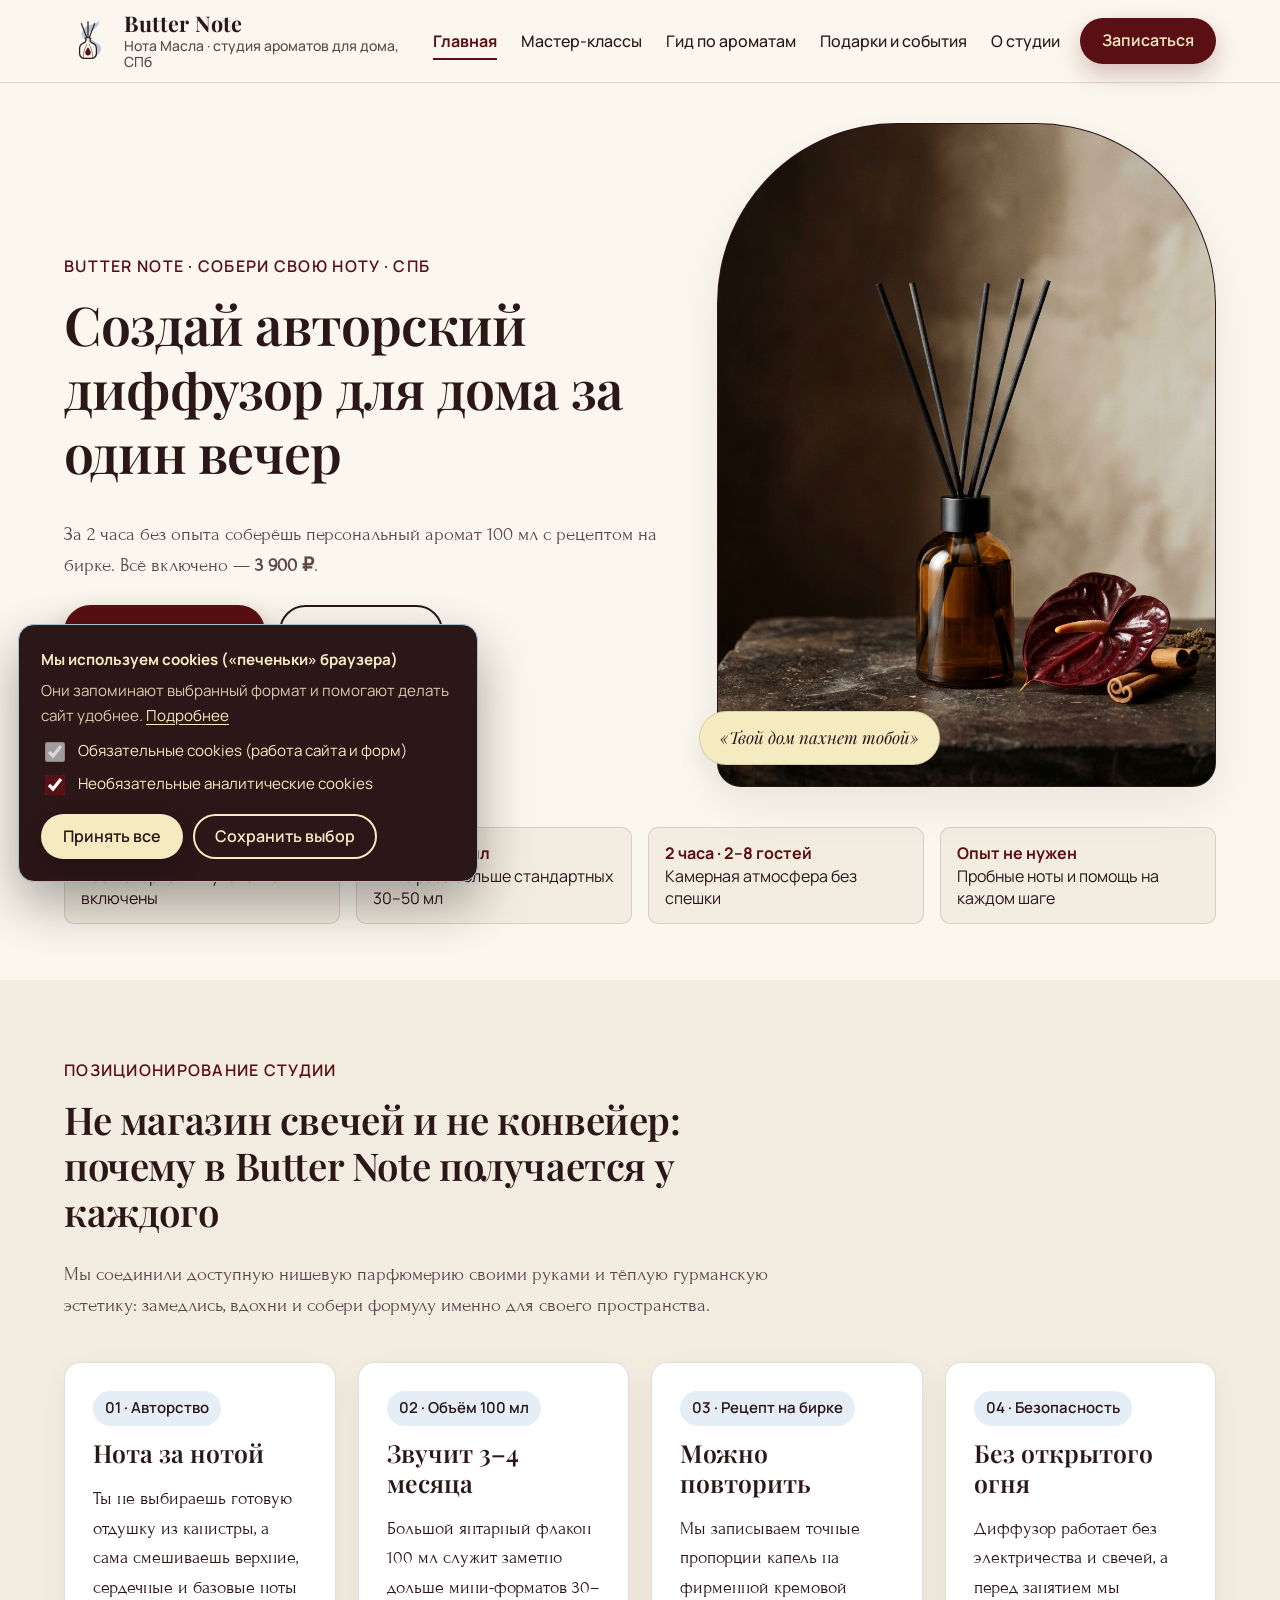
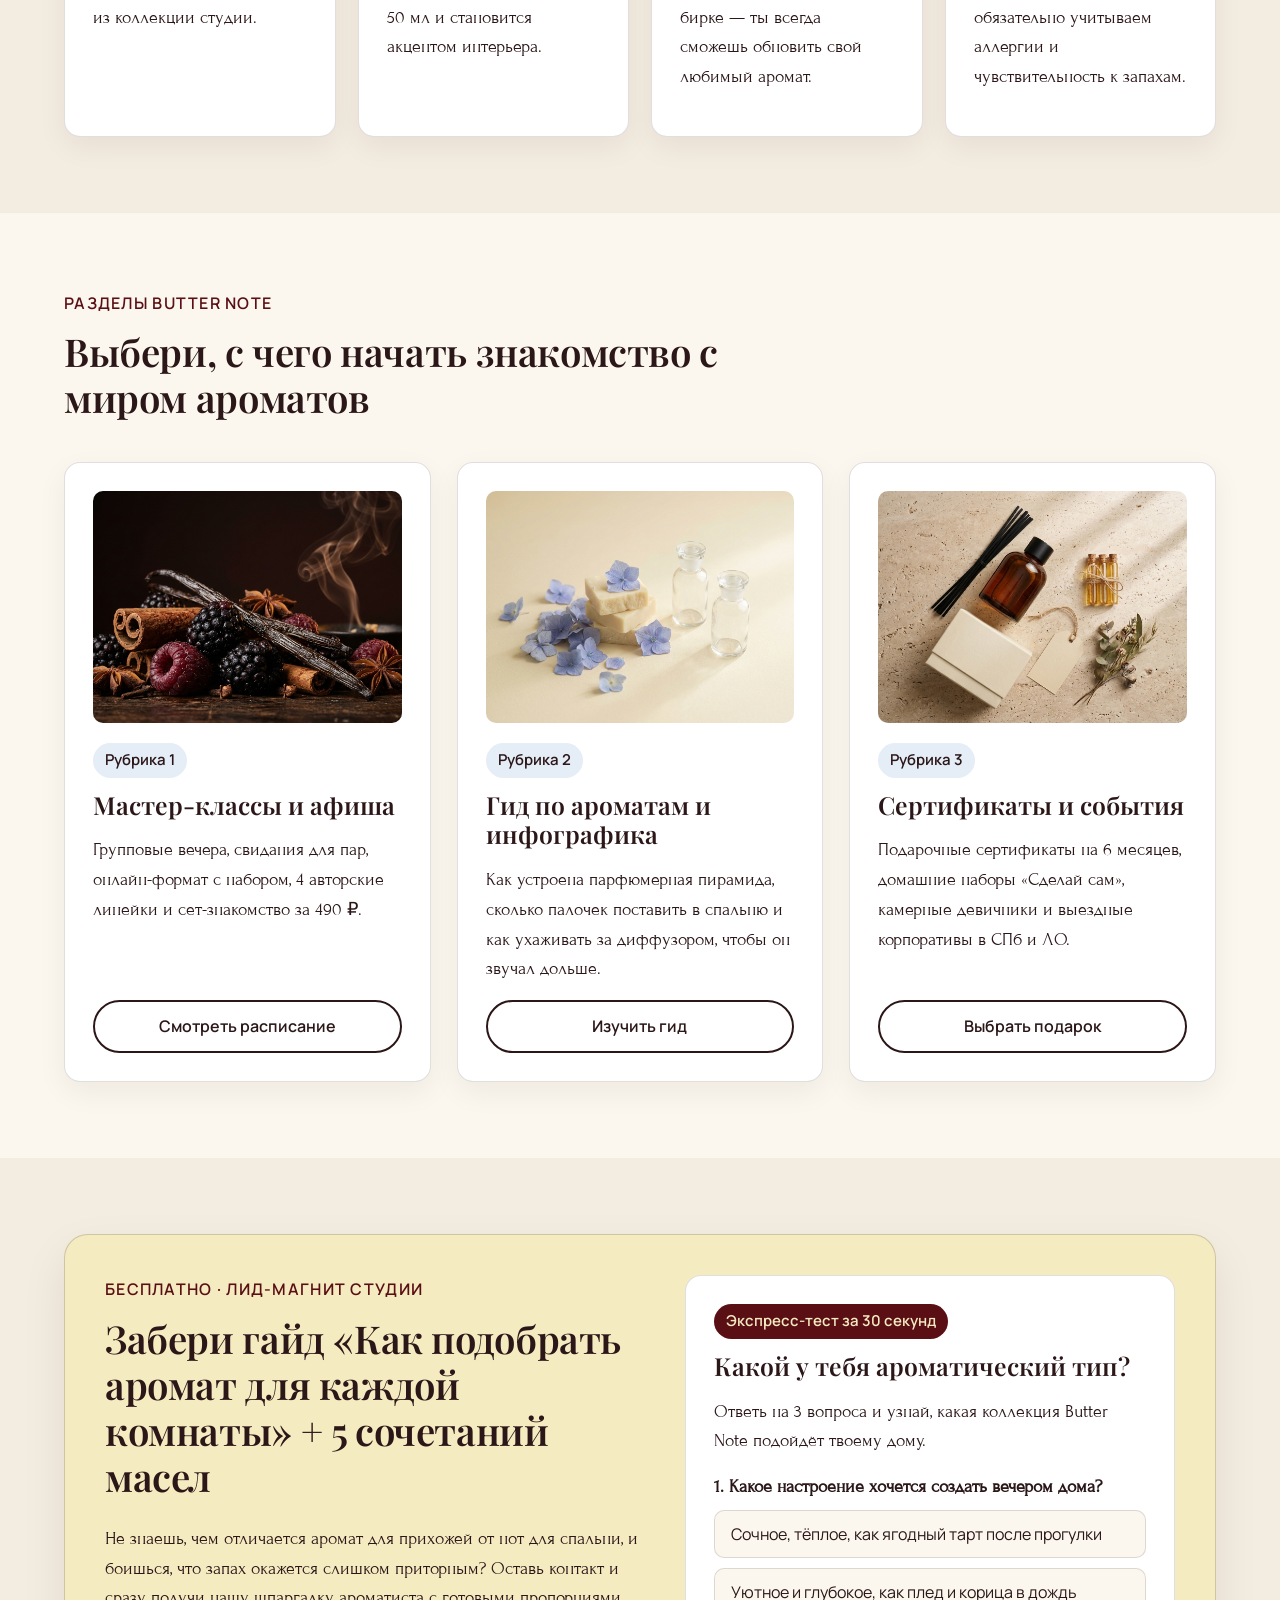
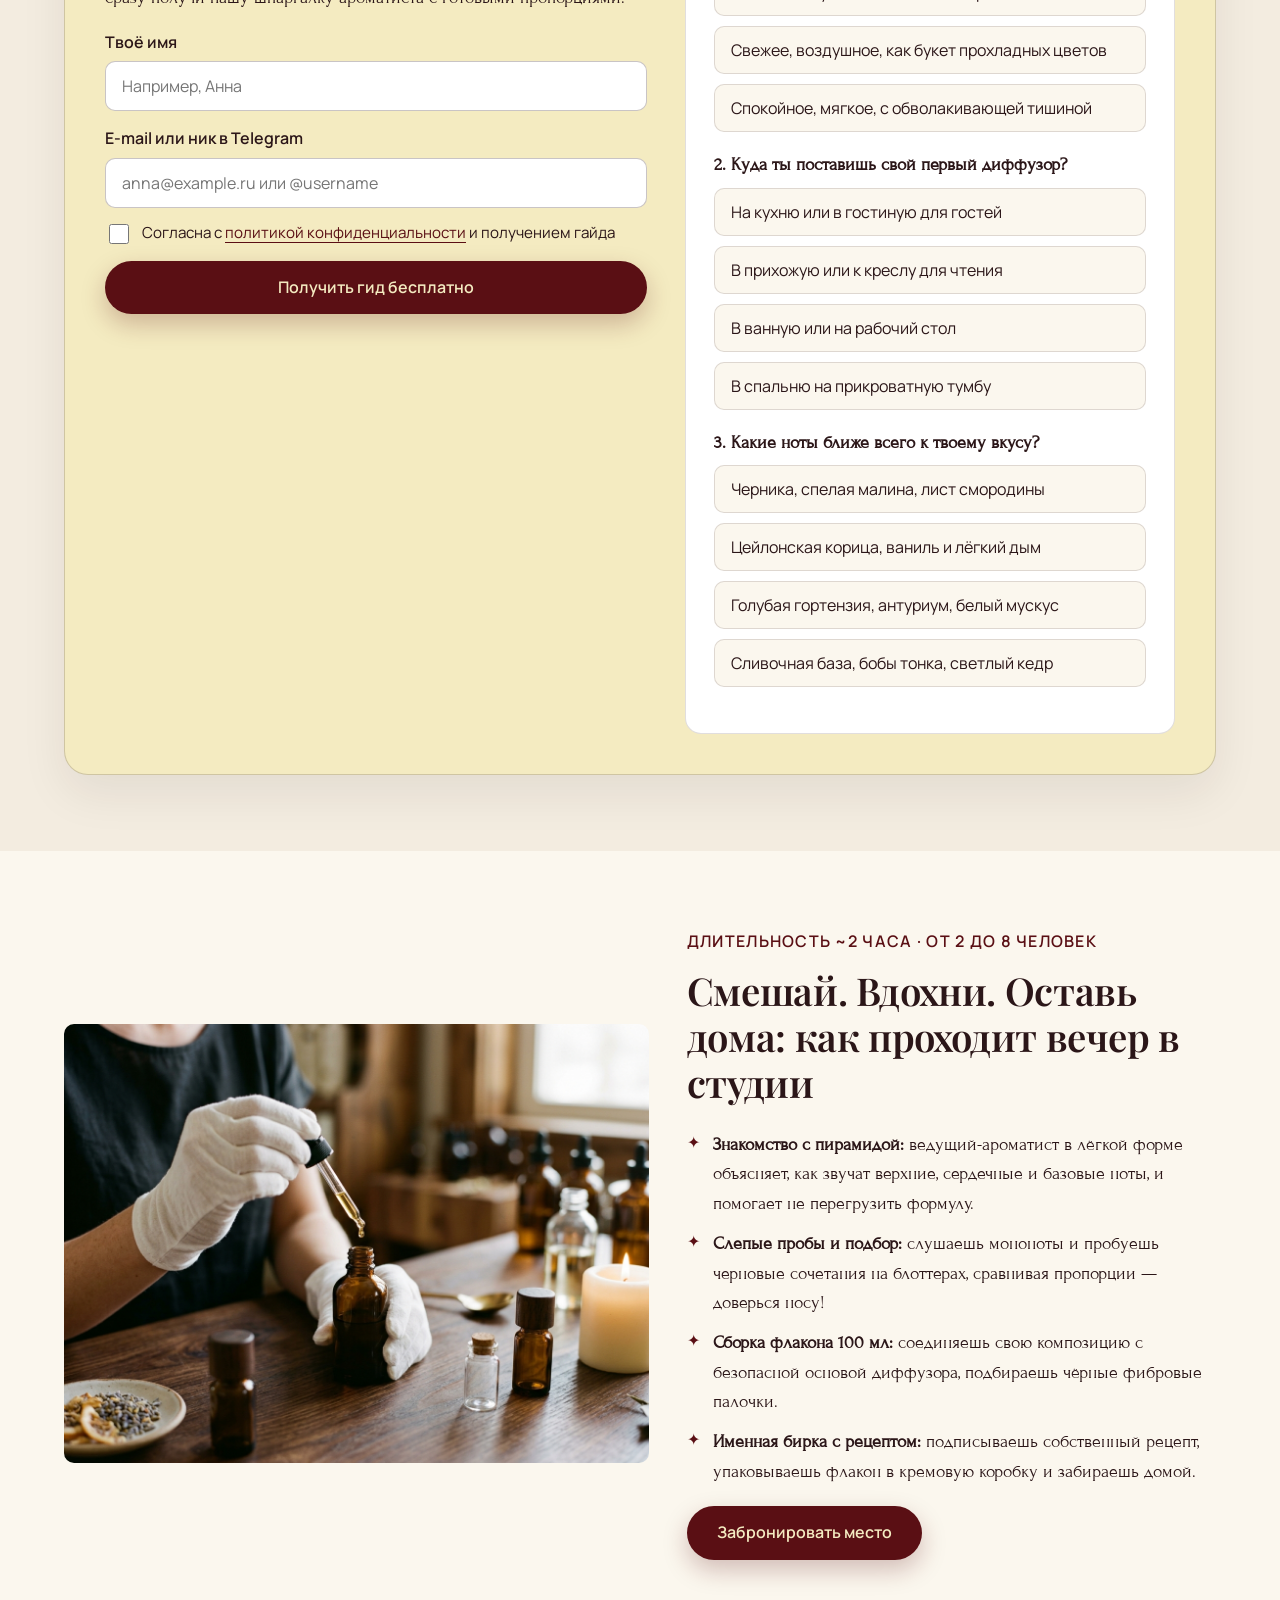
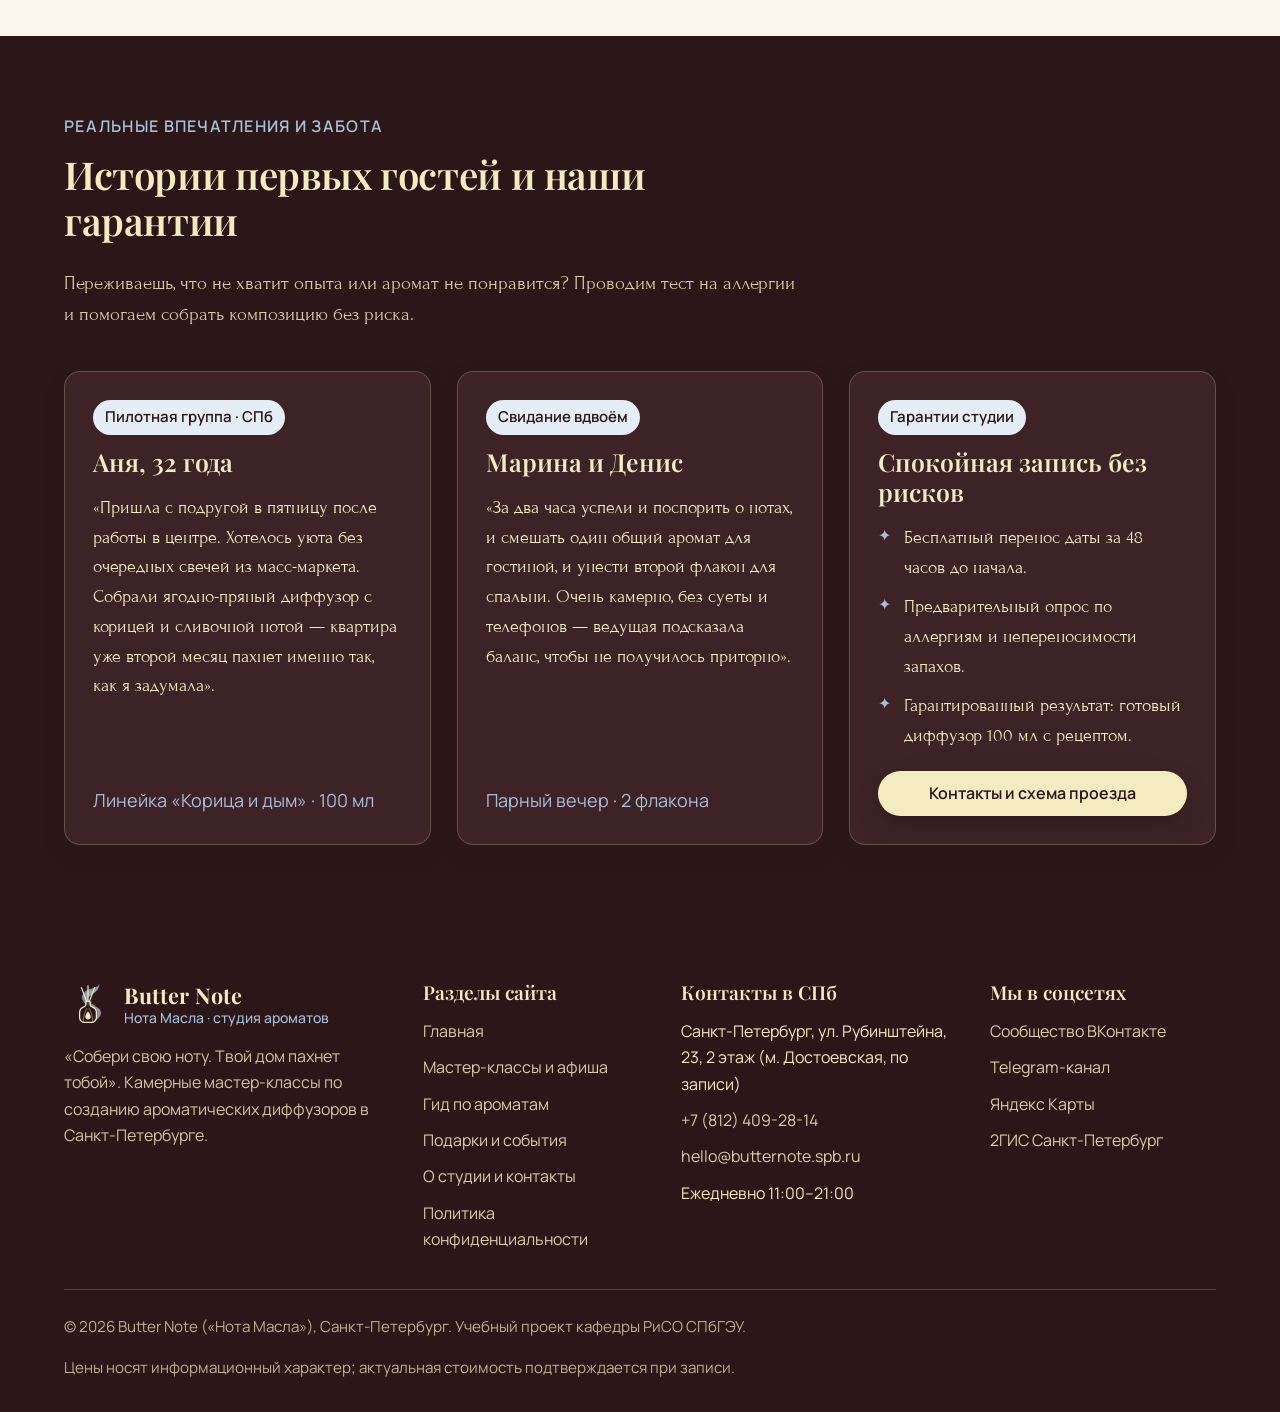
==== commit 75f82e5c: "Improve hero visual impact, compact mobile CTA row, move facts strip below" ====
--- a/index.html
+++ b/index.html
@@ -57,50 +57,52 @@
   </header>
 
   <main>
-    <!-- ПЕРВЫЙ ЭКРАН (HERO SECTION): УТП + 1 главный CTA + цена + визуал -->
+    <!-- ПЕРВЫЙ ЭКРАН (HERO SECTION): УТП + короткий подзаголовок + 2 кнопки рядом + визуал + плашки снизу -->
     <section class="hero">
-      <div class="container hero-grid">
-        <div>
-          <span class="eyebrow">Студия ароматов для дома · Санкт-Петербург</span>
-          <h1>Собери свою ноту: создай авторский диффузор для дома за один вечер</h1>
-          <p class="lead-text">
-            За 2 часа без опыта соберёшь персональный аромат объёмом 100 мл из ягодных, пряных, цветочных и сливочных нот под руководством ароматиста. Унесёшь готовый флакон с палочками и рецептом на бирке — чтобы твой дом пах тобой.
-          </p>
-
-          <div class="hero-facts" aria-label="Ключевые условия мастер-класса">
-            <div class="hero-fact">
-              <strong><span data-price="group_mk">3 900 ₽</span> / чел.</strong>
-              Все материалы и упаковка включены
-            </div>
-            <div class="hero-fact">
-              <strong>Флакон 100 мл</strong>
-              В 2–3 раза больше стандартных 30–50 мл
-            </div>
-            <div class="hero-fact">
-              <strong>2 часа · 2–8 гостей</strong>
-              Камерная атмосфера без спешки
-            </div>
-            <div class="hero-fact">
-              <strong>Опыт не нужен</strong>
-              Пробные ноты и помощь на каждом шаге
-            </div>
-          </div>
-
-          <div class="hero-cta-group">
-            <button type="button" class="btn btn--primary" data-open-booking data-booking-format="group_mk">
-              Записаться на мастер-класс
-            </button>
-            <a href="masterclasses.html#tripwire" class="hero-secondary-link">
-              Или начать с сета-знакомства за <span data-price="tripwire">490 ₽</span> →
-            </a>
-          </div>
-        </div>
-
-        <div class="hero-visual">
-          <div class="arch-frame">
-            <img src="images/diffuzor-butter-note-hero.jpg" alt="Янтарный флакон ароматического диффузора Butter Note с чёрными палочками, бордовым антуриумом и корицей" title="Ароматический диффузор Butter Note в интерьере">
-          </div>
-          <div class="floating-note-pill">«Твой дом пахнет тобой»</div>
+      <div class="container">
+        <div class="hero-grid">
+          <div class="hero-copy">
+            <span class="eyebrow">Butter Note · Собери свою ноту · СПб</span>
+            <h1>Создай авторский диффузор для дома за один вечер</h1>
+            <p class="lead-text hero-subtitle">
+              За 2 часа без опыта соберёшь персональный аромат 100 мл с рецептом на бирке. Всё включено — <strong data-price="group_mk">3 900 ₽</strong>.
+            </p>
+
+            <div class="hero-cta-group">
+              <button type="button" class="btn btn--primary" data-open-booking data-booking-format="group_mk">
+                Записаться на МК
+              </button>
+              <a href="masterclasses.html#tripwire" class="btn btn--outline">
+                Сет за <span data-price="tripwire">490 ₽</span>
+              </a>
+            </div>
+          </div>
+
+          <div class="hero-visual">
+            <div class="arch-frame">
+              <img src="images/diffuzor-butter-note-hero.jpg" alt="Янтарный флакон ароматического диффузора Butter Note с чёрными палочками, бордовым антуриумом и корицей" title="Ароматический диффузор Butter Note в интерьере">
+            </div>
+            <div class="floating-note-pill">«Твой дом пахнет тобой»</div>
+          </div>
+        </div>
+
+        <div class="hero-facts" aria-label="Ключевые условия мастер-класса">
+          <div class="hero-fact">
+            <strong><span data-price="group_mk">3 900 ₽</span> / чел.</strong>
+            Все материалы и упаковка включены
+          </div>
+          <div class="hero-fact">
+            <strong>Флакон 100 мл</strong>
+            В 2–3 раза больше стандартных 30–50 мл
+          </div>
+          <div class="hero-fact">
+            <strong>2 часа · 2–8 гостей</strong>
+            Камерная атмосфера без спешки
+          </div>
+          <div class="hero-fact">
+            <strong>Опыт не нужен</strong>
+            Пробные ноты и помощь на каждом шаге
+          </div>
         </div>
       </div>
     </section>
@@ -377,8 +379,8 @@
         <div>
           <h3 class="footer-title">Мы в соцсетях</h3>
           <ul class="footer-links">
-            <li><a href="https://vk.com/" target="_blank" rel="noopener noreferrer">Сообщество ВКонтакте</a></li>
-            <li><a href="https://t.me/" target="_blank" rel="noopener noreferrer">Telegram-канал</a></li>
+            <li><a href="https://vk.ru/butternote" target="_blank" rel="noopener noreferrer">Сообщество ВКонтакте</a></li>
+            <li><a href="https://t.me/butterNoteSPB" target="_blank" rel="noopener noreferrer">Telegram-канал</a></li>
             <li><a href="https://yandex.ru/maps/" target="_blank" rel="noopener noreferrer">Яндекс Карты</a></li>
             <li><a href="https://2gis.ru/spb" target="_blank" rel="noopener noreferrer">2ГИС Санкт-Петербург</a></li>
           </ul>
--- a/css/style.css
+++ b/css/style.css
@@ -423,29 +423,33 @@
    HERO SECTION (Первый экран по чек-листу UX)
    ========================================================================== */
 .hero {
-  padding: 48px 0 72px;
+  padding: 40px 0 56px;
   position: relative;
 }
 
 .hero-grid {
   display: grid;
-  grid-template-columns: 1.12fr 0.88fr;
-  gap: 48px;
+  grid-template-columns: 1.1fr 0.9fr;
+  gap: 44px;
   align-items: center;
 }
 
+.hero-subtitle {
+  margin-bottom: 24px;
+}
+
 .hero-facts {
   display: grid;
-  grid-template-columns: repeat(2, minmax(0, 1fr));
-  gap: 12px;
-  margin: 26px 0 30px;
+  grid-template-columns: repeat(4, minmax(0, 1fr));
+  gap: 16px;
+  margin-top: 40px;
 }
 
 .hero-fact {
   background-color: var(--paper-alt);
   border: 1px solid var(--border-warm);
   border-radius: var(--radius-sm);
-  padding: 12px 16px;
+  padding: 14px 16px;
   font-family: var(--font-ui);
   font-size: 1rem;
   line-height: 1.4;
@@ -461,7 +465,7 @@
   display: flex;
   flex-wrap: wrap;
   align-items: center;
-  gap: 18px;
+  gap: 14px;
 }
 
 .hero-secondary-link {
@@ -1355,6 +1359,14 @@
     grid-template-columns: 1fr;
   }
 
+  .hero-visual {
+    order: -1;
+  }
+
+  .hero-facts {
+    grid-template-columns: repeat(2, minmax(0, 1fr));
+  }
+
   .floating-note-pill {
     left: 14px;
     bottom: 14px;
@@ -1398,10 +1410,66 @@
   }
 
   .hero {
-    padding: 28px 0 48px;
-  }
-
-  .hero-facts,
+    padding: 18px 0 40px;
+  }
+
+  .hero-grid {
+    gap: 20px;
+  }
+
+  .hero h1 {
+    font-size: 1.75rem;
+    line-height: 1.16;
+    margin-bottom: 10px;
+  }
+
+  .hero-subtitle {
+    font-size: 1rem;
+    line-height: 1.5;
+    margin-bottom: 18px;
+  }
+
+  .hero-visual .arch-frame {
+    border-radius: 20px;
+  }
+
+  .hero-visual .arch-frame img {
+    aspect-ratio: 16 / 9;
+    max-height: 220px;
+    object-position: center 45%;
+  }
+
+  .floating-note-pill {
+    padding: 7px 14px;
+    font-size: 0.9rem;
+    left: 12px;
+    bottom: 12px;
+  }
+
+  .hero-cta-group {
+    display: grid;
+    grid-template-columns: 1fr 1fr;
+    gap: 10px;
+  }
+
+  .hero-cta-group .btn {
+    padding: 13px 10px;
+    font-size: 0.95rem;
+    text-align: center;
+    width: 100%;
+  }
+
+  .hero-facts {
+    grid-template-columns: repeat(2, minmax(0, 1fr));
+    gap: 10px;
+    margin-top: 24px;
+  }
+
+  .hero-fact {
+    padding: 12px;
+    font-size: 0.9rem;
+  }
+
   .grid-2,
   .grid-3,
   .grid-4,
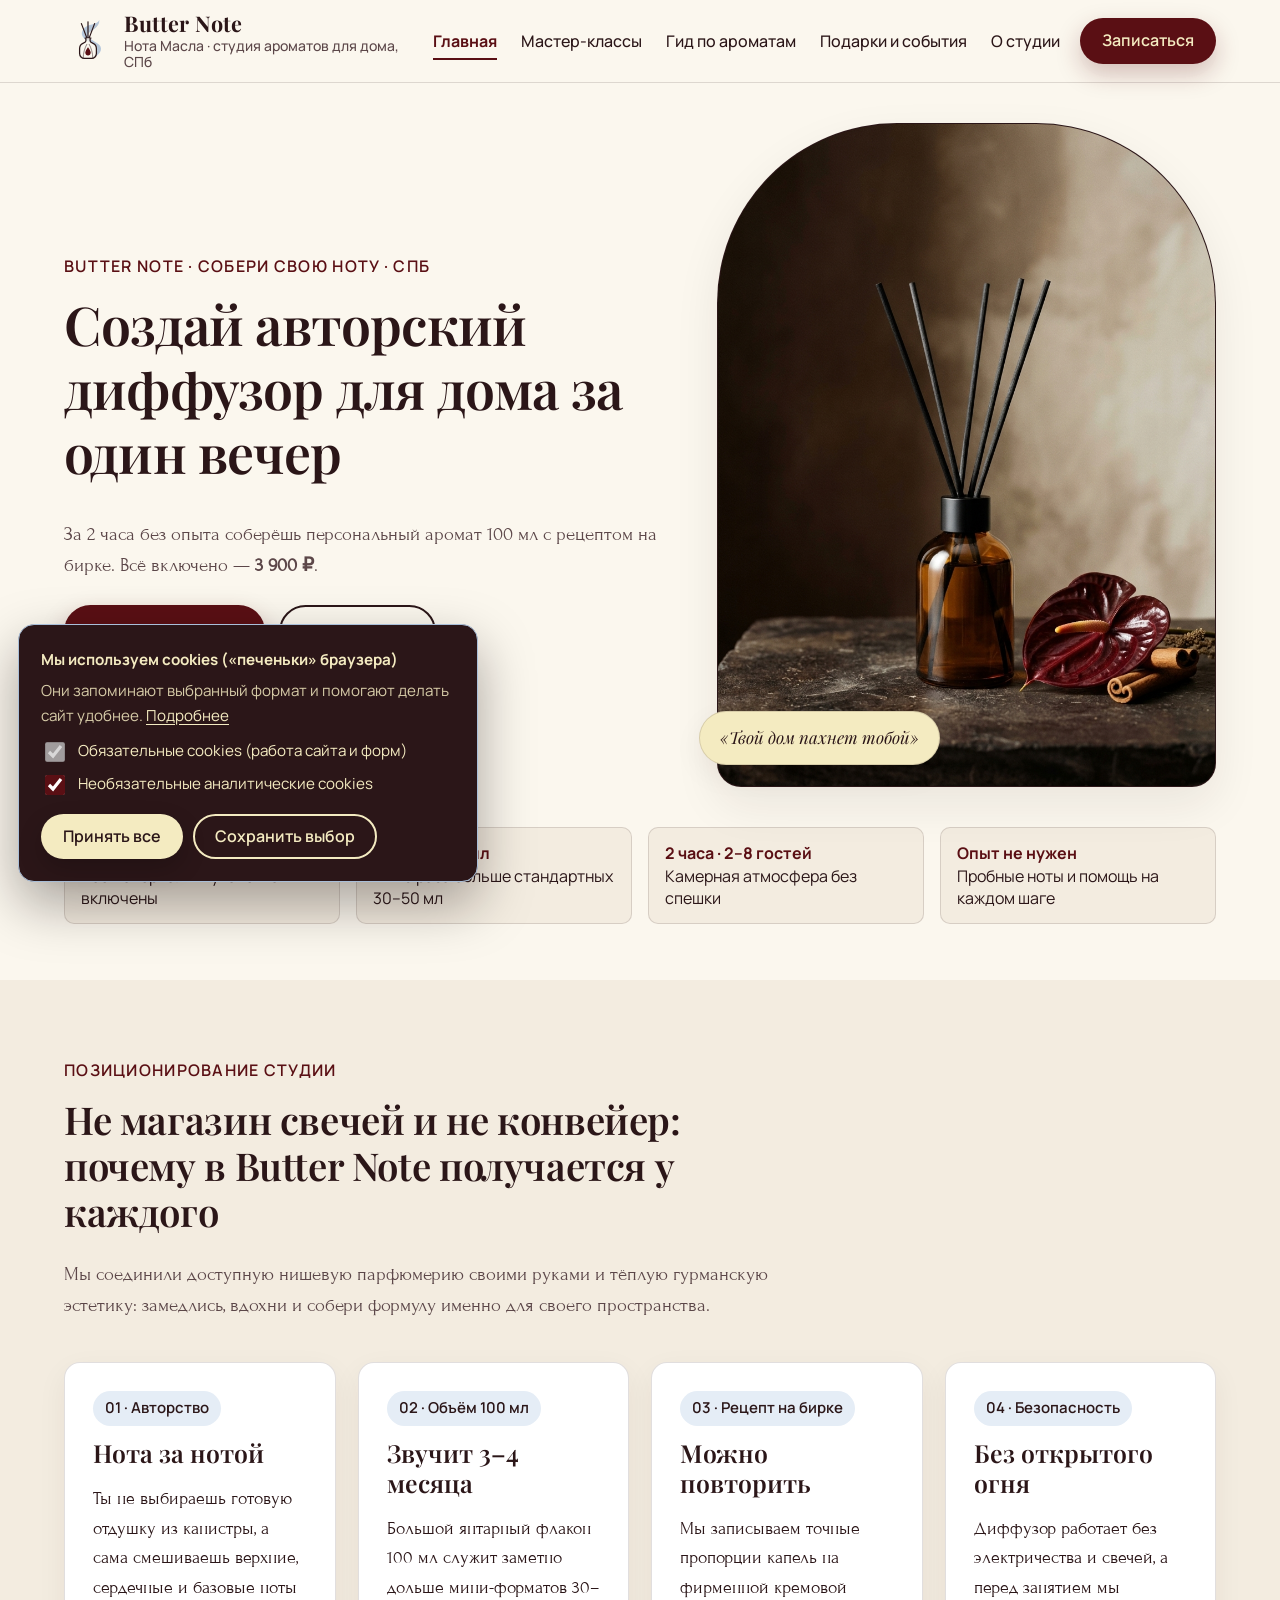
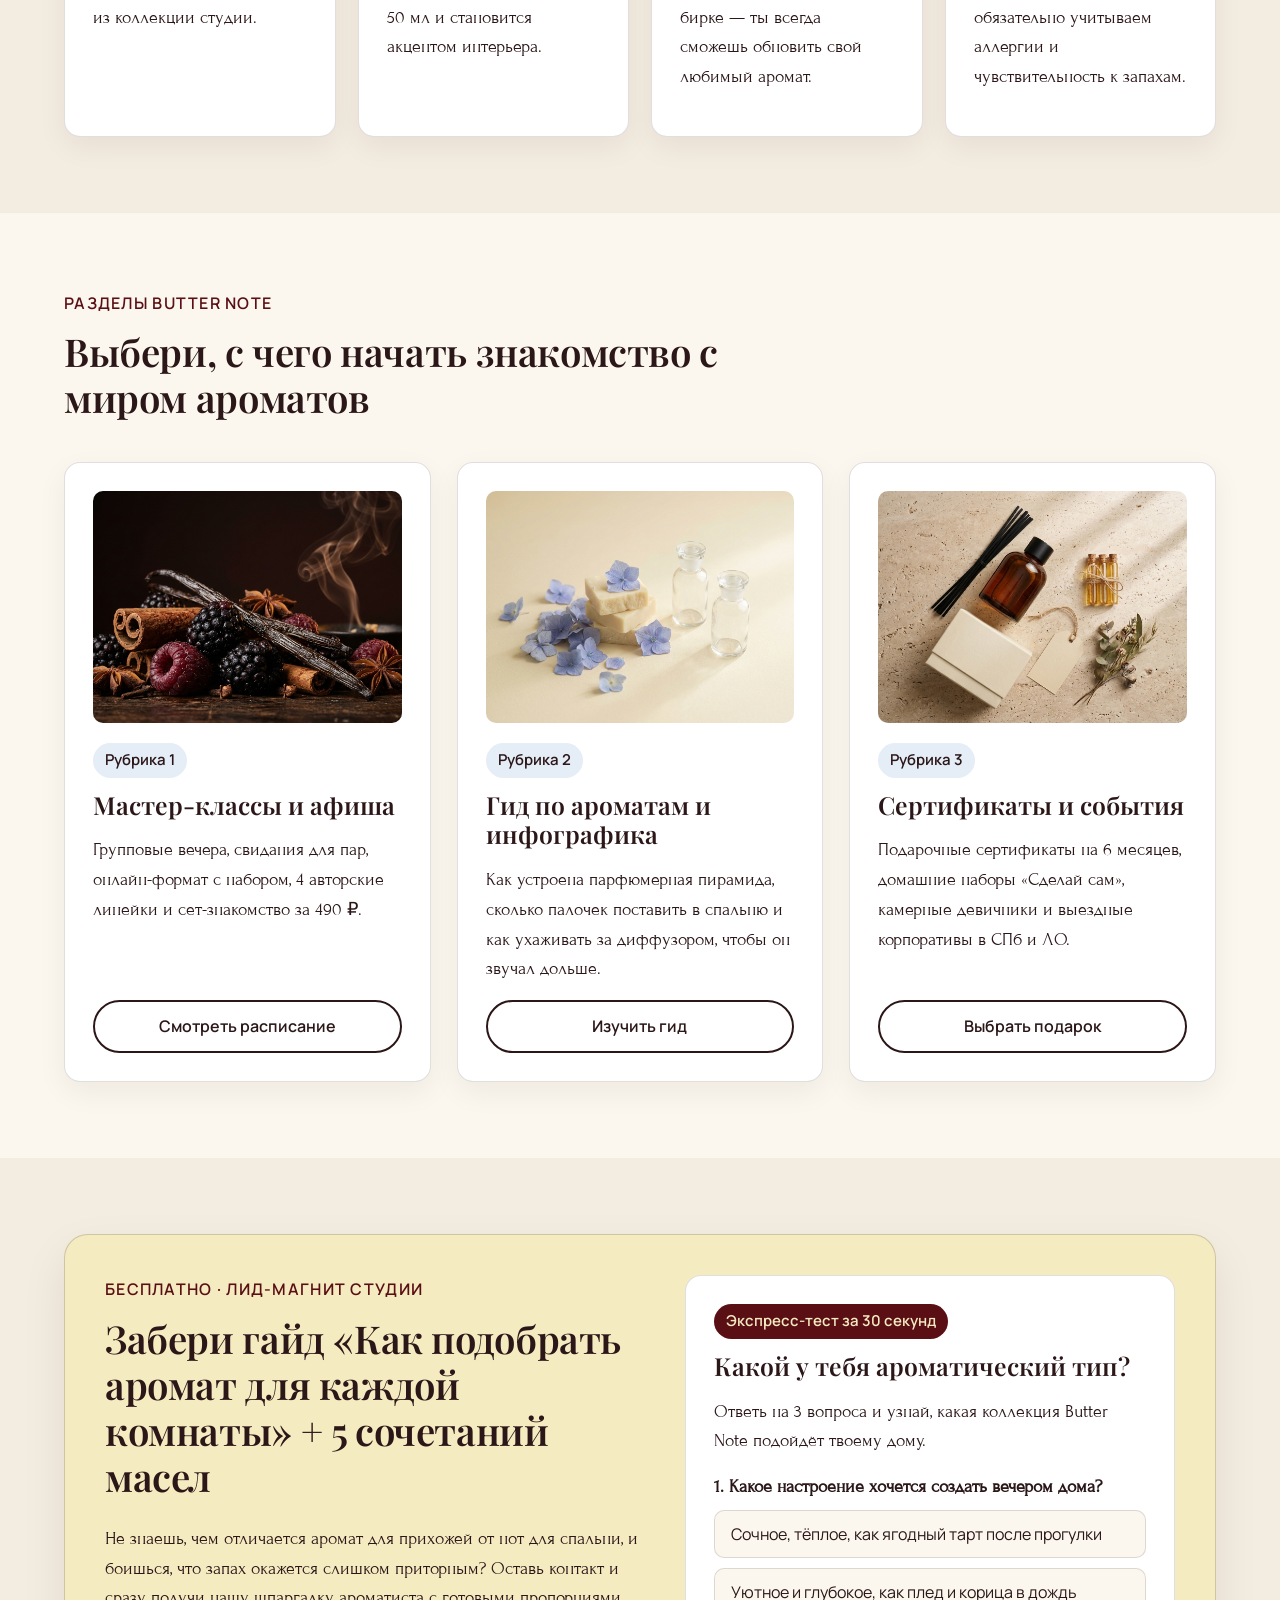
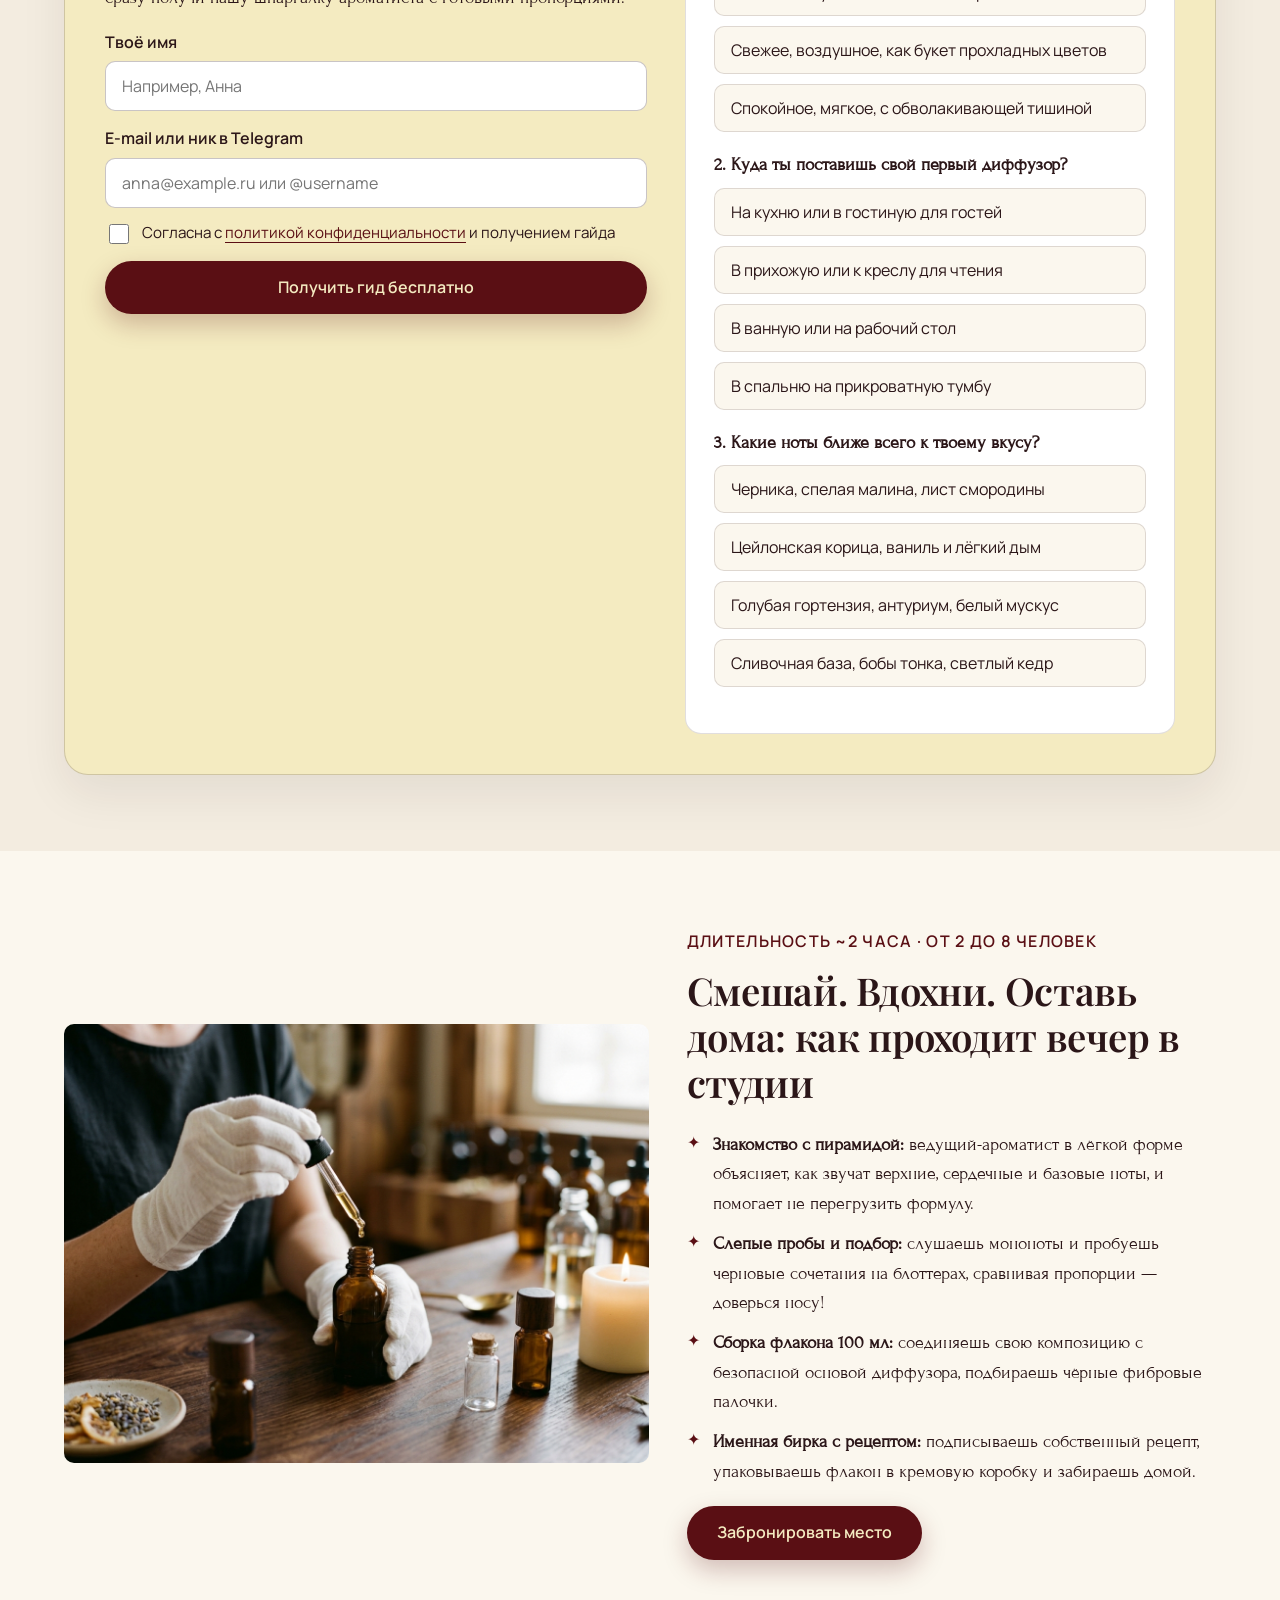
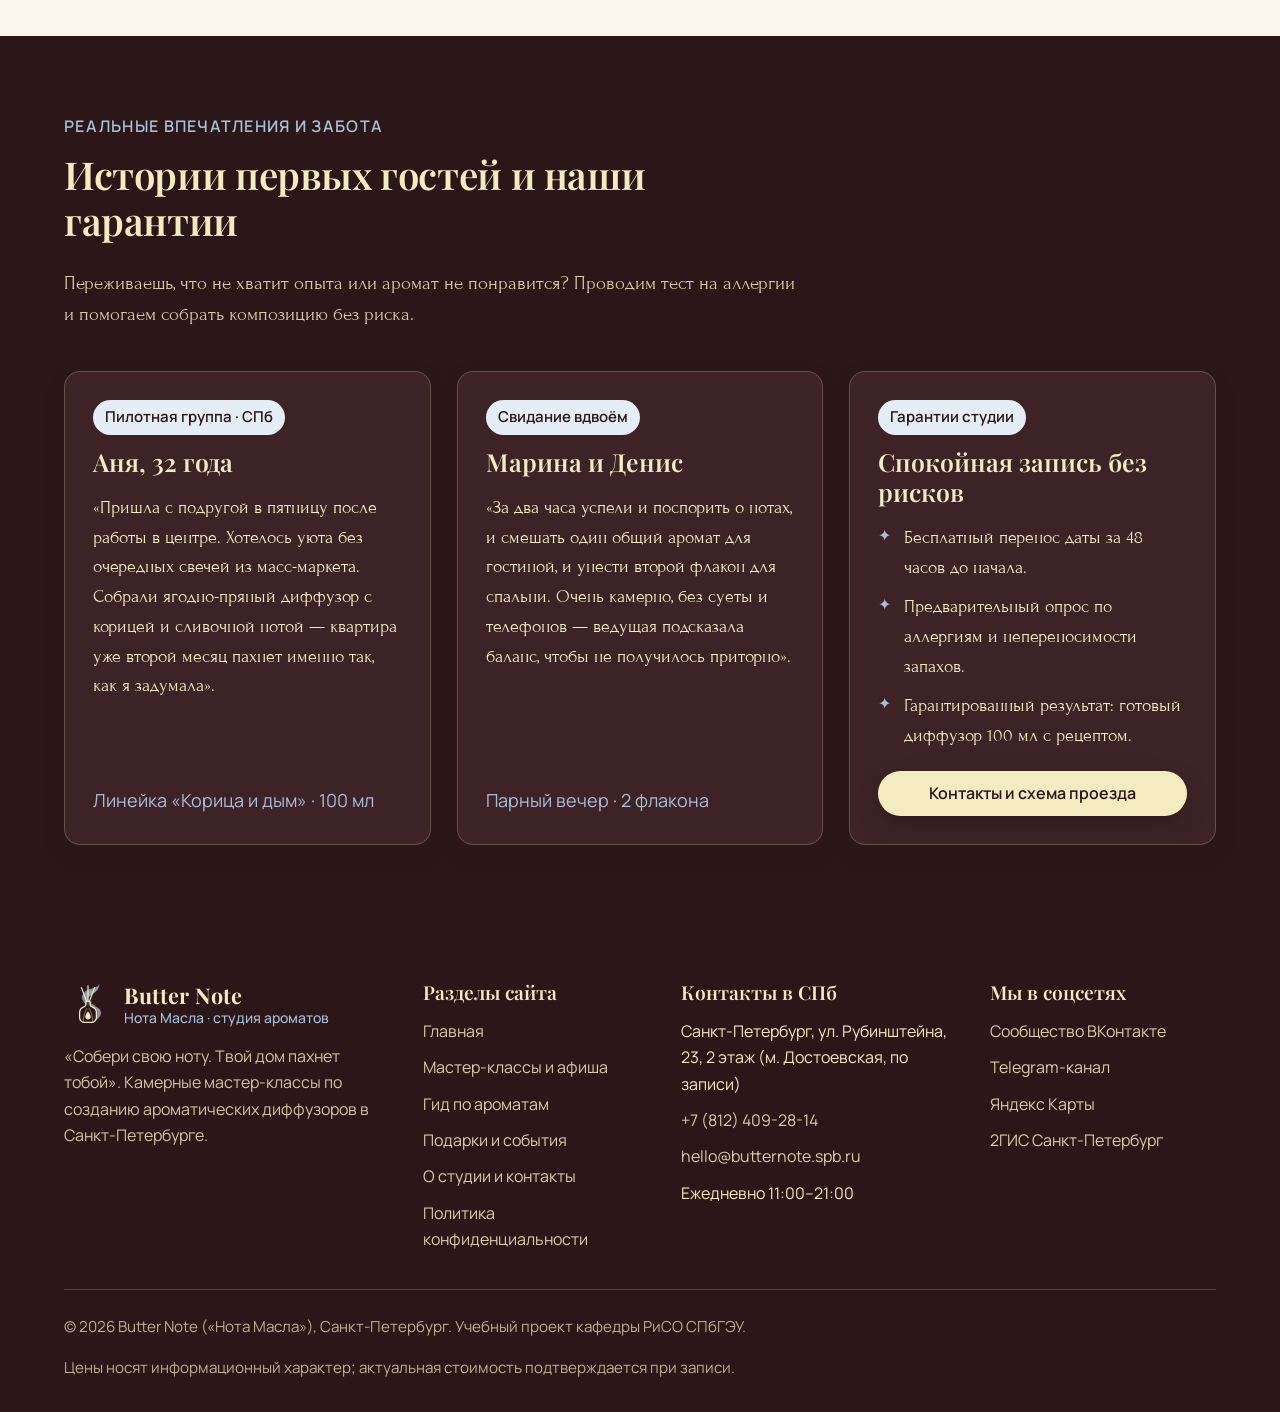
==== commit be5f0122: "Polish mobile hero framing, fix button text flex gap, bust CSS cache" ====
--- a/index.html
+++ b/index.html
@@ -11,7 +11,7 @@
   <link rel="preconnect" href="https://fonts.googleapis.com">
   <link rel="preconnect" href="https://fonts.gstatic.com" crossorigin>
   <link href="https://fonts.googleapis.com/css2?family=Forum&family=Manrope:wght@400;500;600;700&family=Playfair+Display:ital,wght@0,500;0,600;0,700;1,500&display=swap" rel="stylesheet">
-  <link rel="stylesheet" href="css/style.css">
+  <link rel="stylesheet" href="css/style.css?v=2">
 </head>
 <body>
 
@@ -73,7 +73,7 @@
                 Записаться на МК
               </button>
               <a href="masterclasses.html#tripwire" class="btn btn--outline">
-                Сет за <span data-price="tripwire">490 ₽</span>
+                <span>Сет за <span data-price="tripwire">490 ₽</span></span>
               </a>
             </div>
           </div>
--- a/css/style.css
+++ b/css/style.css
@@ -1434,9 +1434,9 @@
   }
 
   .hero-visual .arch-frame img {
-    aspect-ratio: 16 / 9;
-    max-height: 220px;
-    object-position: center 45%;
+    aspect-ratio: 4 / 3;
+    max-height: 230px;
+    object-position: center 72%;
   }
 
   .floating-note-pill {
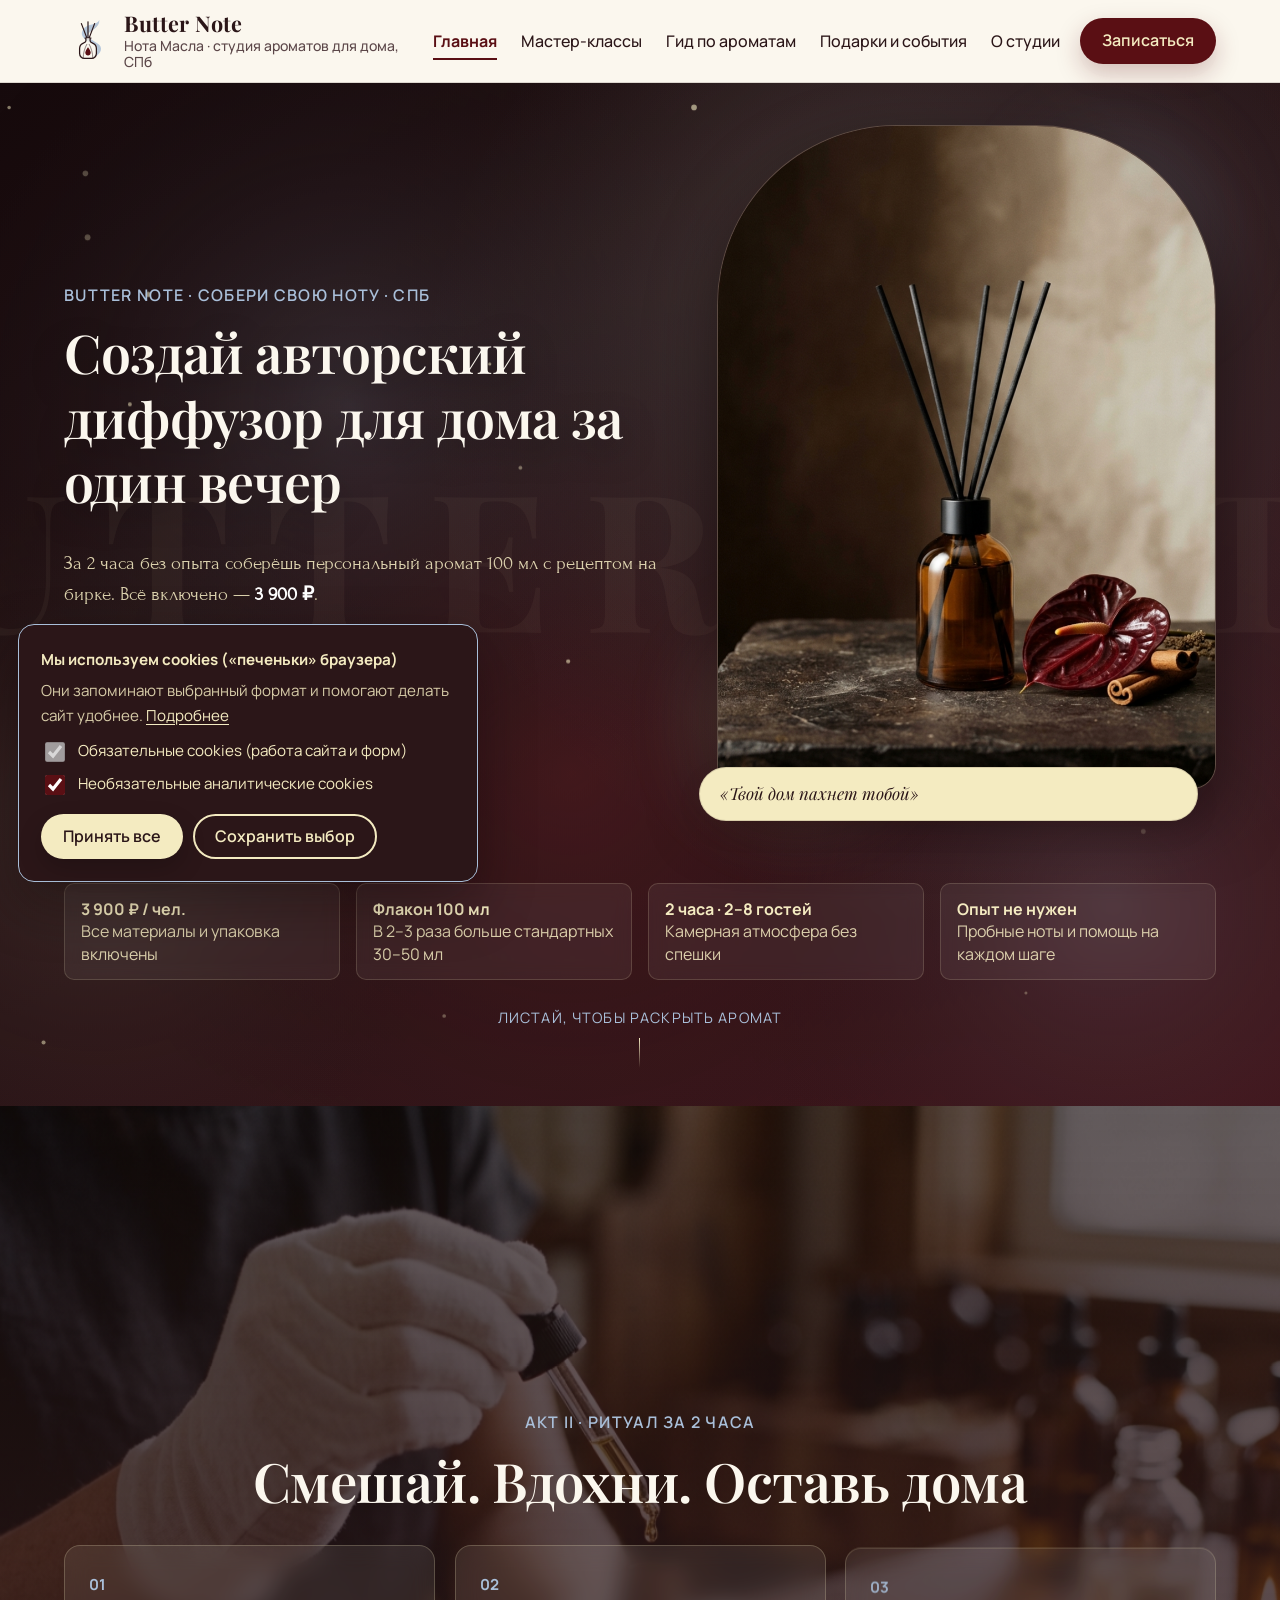
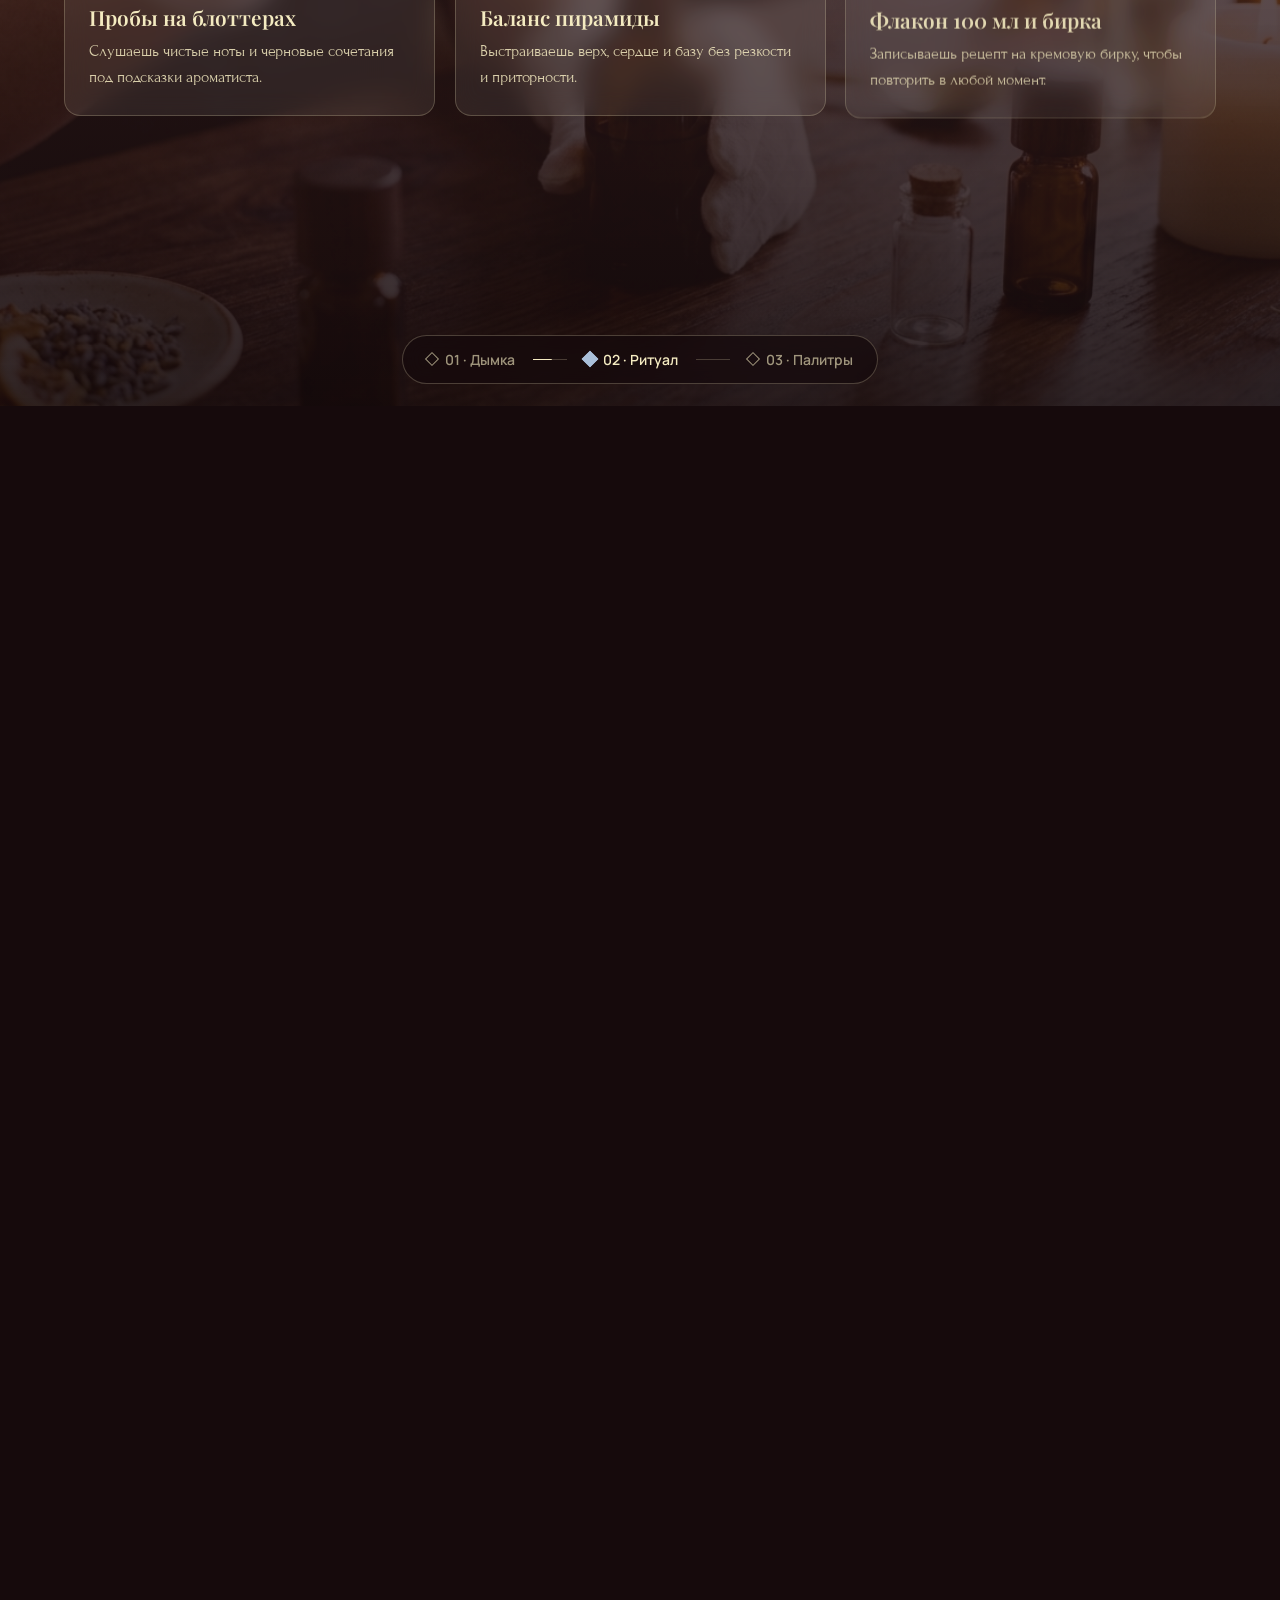
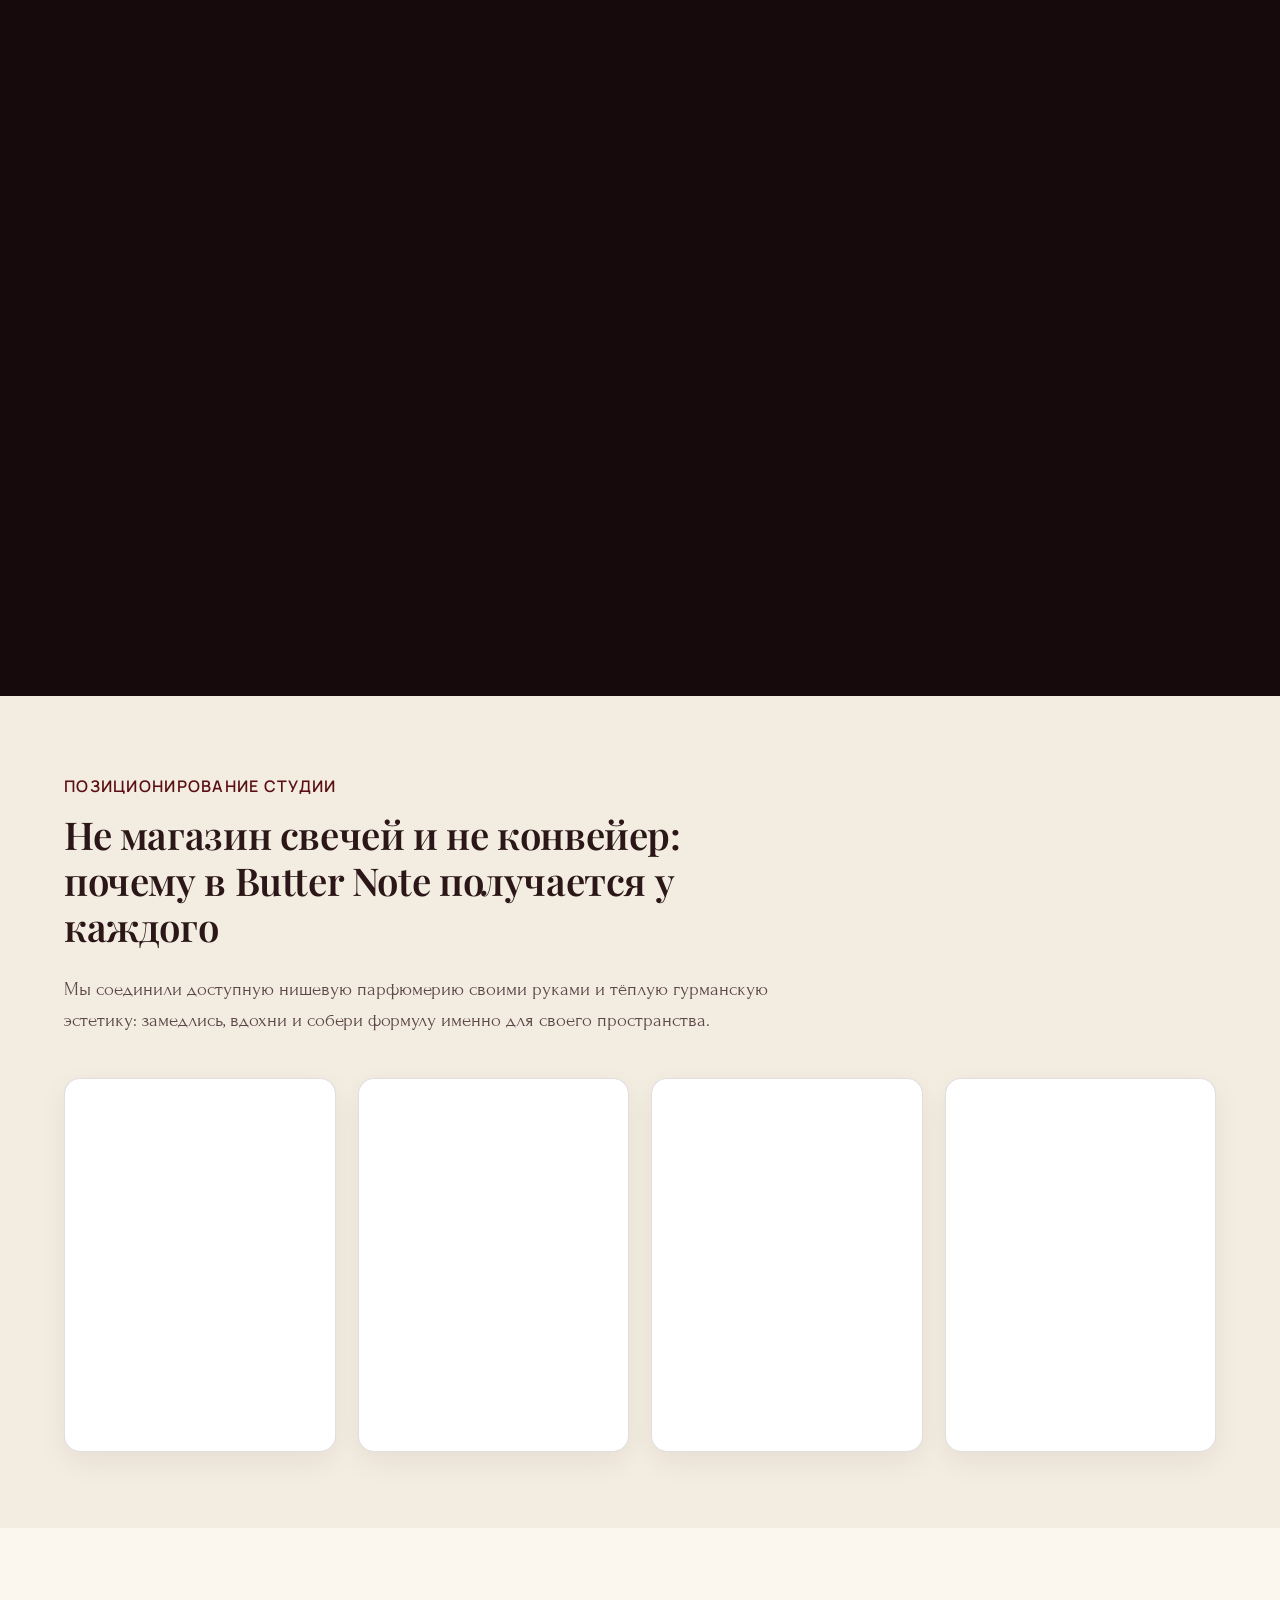
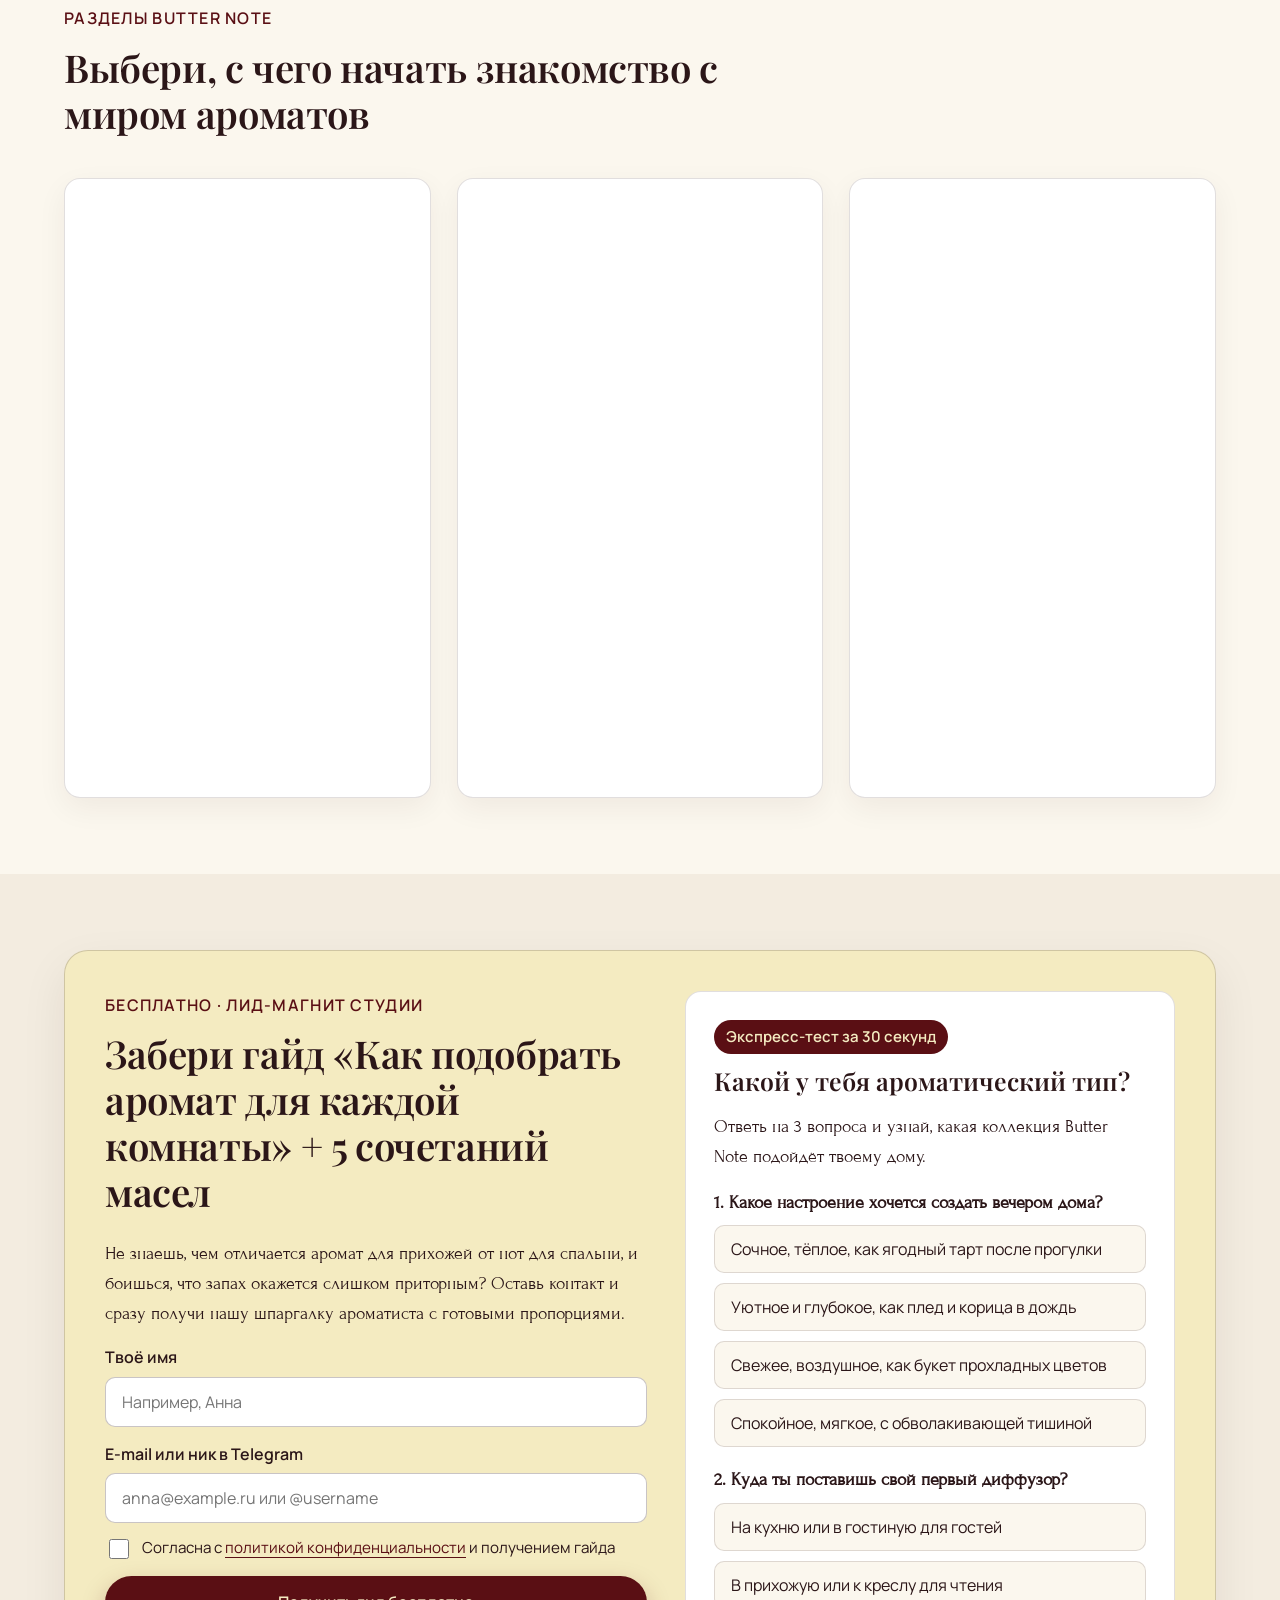
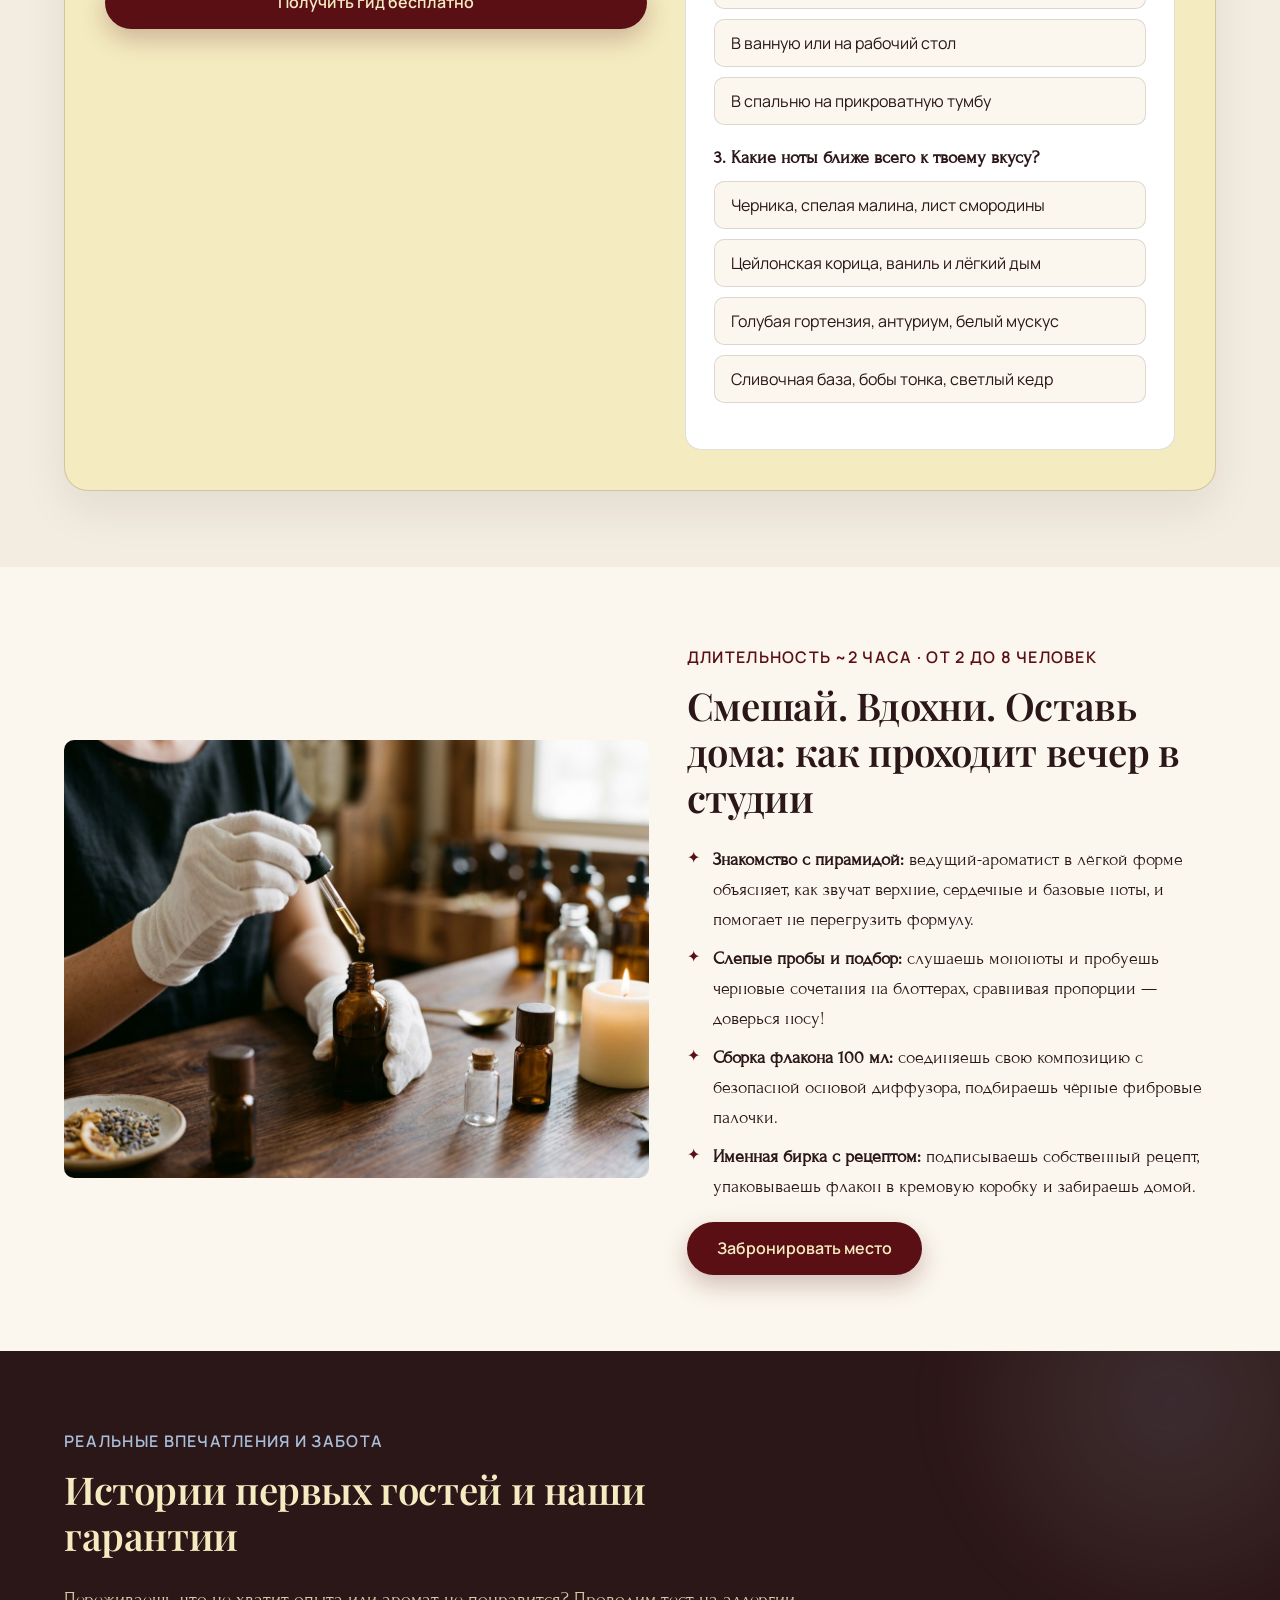
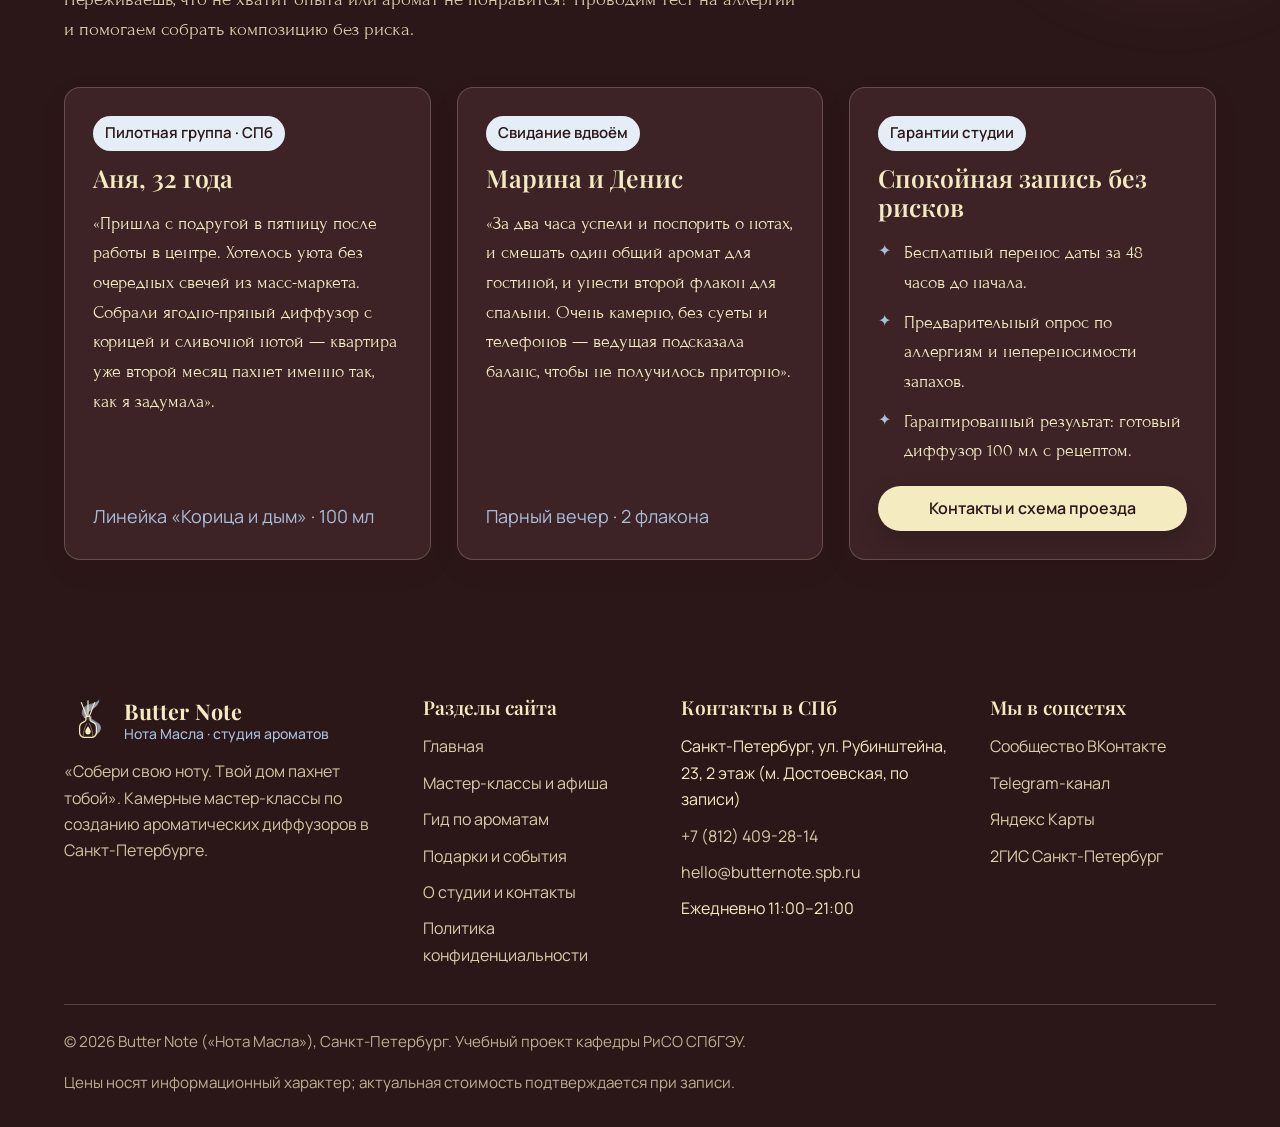
==== commit ea817be2: "Promote immersive motion design to main site and all sections" ====
--- a/index.html
+++ b/index.html
@@ -11,7 +11,7 @@
   <link rel="preconnect" href="https://fonts.googleapis.com">
   <link rel="preconnect" href="https://fonts.gstatic.com" crossorigin>
   <link href="https://fonts.googleapis.com/css2?family=Forum&family=Manrope:wght@400;500;600;700&family=Playfair+Display:ital,wght@0,500;0,600;0,700;1,500&display=swap" rel="stylesheet">
-  <link rel="stylesheet" href="css/style.css?v=2">
+  <link rel="stylesheet" href="css/style.css?v=3">
 </head>
 <body>
 
@@ -54,25 +54,29 @@
       </div>
       <button type="button" class="btn btn--primary" style="width:100%;" data-open-booking data-booking-format="group_mk">Записаться на мастер-класс</button>
     </nav>
+    <div class="scroll-progress" id="scrollProgress" aria-hidden="true"></div>
   </header>
 
   <main>
-    <!-- ПЕРВЫЙ ЭКРАН (HERO SECTION): УТП + короткий подзаголовок + 2 кнопки рядом + визуал + плашки снизу -->
-    <section class="hero">
-      <div class="container">
+    <!-- ПЕРВЫЙ ЭКРАН (HERO IMMERSIVE): Canvas дымки + гигантская типографика + УТП + 2 кнопки рядом -->
+    <section class="hero hero--immersive" id="heroImmersive">
+      <canvas id="scentMistCanvas" class="scent-mist-canvas" aria-hidden="true"></canvas>
+      <div class="hero-marquee-word" aria-hidden="true">BUTTER NOTE</div>
+
+      <div class="container hero-stage-container">
         <div class="hero-grid">
           <div class="hero-copy">
-            <span class="eyebrow">Butter Note · Собери свою ноту · СПб</span>
+            <span class="eyebrow eyebrow--light">Butter Note · Собери свою ноту · СПб</span>
             <h1>Создай авторский диффузор для дома за один вечер</h1>
             <p class="lead-text hero-subtitle">
               За 2 часа без опыта соберёшь персональный аромат 100 мл с рецептом на бирке. Всё включено — <strong data-price="group_mk">3 900 ₽</strong>.
             </p>
 
             <div class="hero-cta-group">
-              <button type="button" class="btn btn--primary" data-open-booking data-booking-format="group_mk">
+              <button type="button" class="btn btn--cream" data-open-booking data-booking-format="group_mk">
                 Записаться на МК
               </button>
-              <a href="masterclasses.html#tripwire" class="btn btn--outline">
+              <a href="masterclasses.html#tripwire" class="btn btn--outline-light">
                 <span>Сет за <span data-price="tripwire">490 ₽</span></span>
               </a>
             </div>
@@ -86,7 +90,7 @@
           </div>
         </div>
 
-        <div class="hero-facts" aria-label="Ключевые условия мастер-класса">
+        <div class="hero-facts hero-facts--dark" aria-label="Ключевые условия мастер-класса">
           <div class="hero-fact">
             <strong><span data-price="group_mk">3 900 ₽</span> / чел.</strong>
             Все материалы и упаковка включены
@@ -103,6 +107,130 @@
             <strong>Опыт не нужен</strong>
             Пробные ноты и помощь на каждом шаге
           </div>
+        </div>
+
+        <a href="#storyTrack" class="hero-scroll-cue">
+          <span>Листай, чтобы раскрыть аромат</span>
+          <span class="hero-scroll-line" aria-hidden="true"></span>
+        </a>
+      </div>
+    </section>
+
+    <!-- 3-АКТНЫЙ ИММЕРСИВНЫЙ СТОРИТЕЛЛИНГ (В СТИЛЕ РЕФЕРЕНСА) -->
+    <section class="story-track" id="storyTrack" aria-label="Погружение в аромат Butter Note">
+      <div class="story-sticky">
+        <!-- АКТ 1: Лёгкая дымка и архитектурная типографика -->
+        <article class="story-act story-act--mist" data-act="0">
+          <div class="story-mist-bg" aria-hidden="true"></div>
+          <div class="story-tracked-word" id="storyWordOne" aria-hidden="true">Н О Т А &nbsp; М А С Л А</div>
+          <div class="container story-act-inner">
+            <span class="eyebrow">Акт I · Раскрытие</span>
+            <h2>Твой дом не должен пахнуть как у всех</h2>
+            <p class="story-lead">
+              35+ парфюмерных мононот — от спелой черники и цейлонской корицы до голубой гортензии и сливочной тишины. Ты собираешь формулу, которой нет больше ни у кого.
+            </p>
+          </div>
+        </article>
+
+        <!-- АКТ 2: Глубокий кинематографичный зум процесса -->
+        <article class="story-act story-act--depth" data-act="1">
+          <div class="story-depth-media" aria-hidden="true">
+            <img id="storyDepthImg" src="images/process-sozdaniya-diffuzora-spb.jpg" alt="Процесс смешивания масел пипеткой на мастер-классе Butter Note" title="Смешивание нот на мастер-классе">
+          </div>
+          <div class="story-depth-scrim" aria-hidden="true"></div>
+          <div class="container story-act-inner story-act-inner--light">
+            <span class="eyebrow eyebrow--light">Акт II · Ритуал за 2 часа</span>
+            <h2>Смешай. Вдохни. Оставь дома</h2>
+            <div class="story-pillars">
+              <div class="story-pillar" data-pillar="0">
+                <span>01</span>
+                <h3>Пробы на блоттерах</h3>
+                <p>Слушаешь чистые ноты и черновые сочетания под подсказки ароматиста.</p>
+              </div>
+              <div class="story-pillar" data-pillar="1">
+                <span>02</span>
+                <h3>Баланс пирамиды</h3>
+                <p>Выстраиваешь верх, сердце и базу без резкости и приторности.</p>
+              </div>
+              <div class="story-pillar" data-pillar="2">
+                <span>03</span>
+                <h3>Флакон 100 мл и бирка</h3>
+                <p>Записываешь рецепт на кремовую бирку, чтобы повторить в любой момент.</p>
+              </div>
+            </div>
+          </div>
+        </article>
+
+        <!-- АКТ 3: Горизонтальная 3D-лента 4 коллекций при вертикальном скролле -->
+        <article class="story-act story-act--ribbon" data-act="2">
+          <div class="story-ribbon-bg" aria-hidden="true">
+            <img src="images/interyer-studii-aromatov-spb.jpg" alt="Атмосферная студия ароматов Butter Note в Петербурге" title="Студия Butter Note">
+          </div>
+          <div class="story-depth-scrim story-depth-scrim--botanical" aria-hidden="true"></div>
+          <div class="container story-act-inner story-act-inner--light" style="width:100%;">
+            <div class="story-ribbon-head">
+              <span class="eyebrow eyebrow--light">Акт III · Четыре палитры</span>
+              <h2>Выбери настроение, которое останется в доме</h2>
+            </div>
+
+            <div class="story-ribbon-viewport">
+              <div class="story-ribbon-track" id="storyRibbonTrack">
+                <div class="ribbon-card">
+                  <img src="images/yagodno-pryanaya-kollektsiya-aromatov.jpg" alt="Ягодный вечер — черника и малина" title="Ягодный вечер">
+                  <div class="ribbon-card-body">
+                    <span class="ribbon-num">01</span>
+                    <h3>Ягодный вечер</h3>
+                    <p>Черника, спелая малина, ежевика и свежий лист смородины.</p>
+                  </div>
+                </div>
+
+                <div class="ribbon-card">
+                  <img src="images/diffuzor-butter-note-hero.jpg" alt="Корица и дым — пряные и ванильные ноты" title="Корица и дым">
+                  <div class="ribbon-card-body">
+                    <span class="ribbon-num">02</span>
+                    <h3>Корица и дым</h3>
+                    <p>Цейлонская корица, стручки ванили, тёплый дым и сандал.</p>
+                  </div>
+                </div>
+
+                <div class="ribbon-card">
+                  <img src="images/gortenziya-slivochnye-noty-aromat.jpg" alt="Голубая гортензия — прохладные цветы и сливочные акценты" title="Голубая гортензия">
+                  <div class="ribbon-card-body">
+                    <span class="ribbon-num">03</span>
+                    <h3>Голубая гортензия</h3>
+                    <p>Прохладная гортензия, глянцевый антуриум и белый мускус.</p>
+                  </div>
+                </div>
+
+                <div class="ribbon-card">
+                  <img src="images/podarochnyy-nabor-diffuzor-butter-note.jpg" alt="Сливочная тишина — мягкая гурманская композиция" title="Сливочная тишина">
+                  <div class="ribbon-card-body">
+                    <span class="ribbon-num">04</span>
+                    <h3>Сливочная тишина</h3>
+                    <p>Тёплая сливочная база, бобы тонка, миндаль и светлый кедр.</p>
+                  </div>
+                </div>
+              </div>
+            </div>
+          </div>
+        </article>
+
+        <!-- Алмазный компас прокрутки (в стиле видео-референса) -->
+        <div class="story-compass" aria-label="Навигация по актам">
+          <button type="button" class="compass-step is-active" data-goto-act="0">
+            <span class="compass-diamond" aria-hidden="true"></span>
+            <span>01 · Дымка</span>
+          </button>
+          <span class="compass-line" aria-hidden="true"><span id="storyCompassBar"></span></span>
+          <button type="button" class="compass-step" data-goto-act="1">
+            <span class="compass-diamond" aria-hidden="true"></span>
+            <span>02 · Ритуал</span>
+          </button>
+          <span class="compass-line" aria-hidden="true"></span>
+          <button type="button" class="compass-step" data-goto-act="2">
+            <span class="compass-diamond" aria-hidden="true"></span>
+            <span>03 · Палитры</span>
+          </button>
         </div>
       </div>
     </section>
@@ -477,6 +605,6 @@
   </aside>
 
   <script src="js/prices-config.js"></script>
-  <script src="js/main.js"></script>
+  <script src="js/main.js?v=3"></script>
 </body>
 </html>
--- a/css/style.css
+++ b/css/style.css
@@ -58,7 +58,7 @@
   font-size: 18px;
   line-height: 1.65;
   -webkit-font-smoothing: antialiased;
-  overflow-x: hidden;
+  overflow-x: clip;
 }
 
 img {
@@ -1487,3 +1487,941 @@
     padding: 24px 20px;
   }
 }
+
+
+/* ==========================================================================
+   BUTTER NOTE MOTION DESIGN LAYER (ПРОБНАЯ ВЕРСИЯ /motion/)
+   Спокойный парфюмерный моушн: дымка, каскадное раскрытие нот, плавная физика
+   Без мигающих баннеров и автокаруселей. Поддержка prefers-reduced-motion.
+   ========================================================================== */
+
+/* 1. Тонкая линия прогресса чтения под шапкой */
+.scroll-progress {
+  position: absolute;
+  left: 0;
+  right: 0;
+  bottom: 0;
+  height: 2.5px;
+  background: linear-gradient(90deg, var(--bordeaux) 0%, var(--dusty-blue) 55%, var(--cream) 100%);
+  transform-origin: left center;
+  transform: scaleX(0);
+  transition: transform 0.08s linear;
+  pointer-events: none;
+  z-index: 2;
+}
+
+/* 2. Логотип и кнопки: сатиновый блик и тактильный отклик */
+.brand-logo {
+  transition: transform 0.45s cubic-bezier(0.22, 1, 0.36, 1);
+}
+
+.brand-link:hover .brand-logo {
+  transform: translateY(-2px) rotate(-3deg);
+}
+
+.btn--primary,
+.btn--cream {
+  position: relative;
+  overflow: hidden;
+  isolation: isolate;
+}
+
+.btn--primary::after,
+.btn--cream::after {
+  content: '';
+  position: absolute;
+  inset: 0;
+  background: linear-gradient(115deg, transparent 20%, rgba(255, 255, 255, 0.24) 48%, transparent 76%);
+  transform: translateX(-130%);
+  transition: transform 0.7s cubic-bezier(0.22, 1, 0.36, 1);
+  pointer-events: none;
+}
+
+.btn--primary:hover::after,
+.btn--cream:hover::after {
+  transform: translateX(130%);
+}
+
+/* 3. Первый экран (Hero): хореография входа, аура дымки и плавающая пилюля */
+.hero {
+  overflow-x: clip;
+}
+
+.hero-visual {
+  position: relative;
+}
+
+.hero-visual::before,
+.hero-visual::after {
+  content: '';
+  position: absolute;
+  border-radius: 50%;
+  pointer-events: none;
+  z-index: 0;
+  filter: blur(42px);
+  opacity: 0.55;
+  animation: scentAuraDrift 16s ease-in-out infinite alternate;
+}
+
+.hero-visual::before {
+  width: 240px;
+  height: 240px;
+  top: -18px;
+  right: -24px;
+  background: radial-gradient(circle, rgba(169, 191, 217, 0.55) 0%, transparent 70%);
+}
+
+.hero-visual::after {
+  width: 220px;
+  height: 220px;
+  bottom: 12px;
+  left: -28px;
+  background: radial-gradient(circle, rgba(244, 235, 193, 0.85) 0%, transparent 72%);
+  animation-delay: -8s;
+}
+
+.hero-visual .arch-frame,
+.hero-visual .floating-note-pill {
+  position: relative;
+  z-index: 1;
+}
+
+.hero-visual .arch-frame img {
+  will-change: transform;
+  animation: heroPhotoUnveil 1.15s cubic-bezier(0.22, 1, 0.36, 1) both;
+}
+
+.hero-copy > * {
+  animation: heroStaggerIn 0.55s cubic-bezier(0.22, 1, 0.36, 1) both;
+}
+
+.hero-copy > *:nth-child(1) { animation-delay: 0s; }
+.hero-copy > *:nth-child(2) { animation-delay: 0.05s; }
+.hero-copy > *:nth-child(3) { animation-delay: 0.1s; }
+.hero-copy > *:nth-child(4) { animation-delay: 0.15s; }
+
+.floating-note-pill {
+  position: absolute;
+  animation: pillFloat 5.5s ease-in-out infinite;
+}
+
+/* 4. Плавная парфюмерная дымка на тёмных секциях */
+.page-hero,
+.section--espresso,
+.tripwire-banner,
+.infographic-poster {
+  position: relative;
+  overflow: hidden;
+}
+
+.page-hero::before,
+.section--espresso::before,
+.tripwire-banner::before,
+.infographic-poster::before {
+  content: '';
+  position: absolute;
+  width: 460px;
+  height: 460px;
+  top: -180px;
+  right: -120px;
+  border-radius: 50%;
+  background: radial-gradient(circle, rgba(169, 191, 217, 0.14) 0%, rgba(244, 235, 193, 0.05) 45%, transparent 72%);
+  filter: blur(28px);
+  pointer-events: none;
+  animation: darkMistFloat 18s ease-in-out infinite alternate;
+}
+
+.page-hero > .container,
+.section--espresso > .container,
+.tripwire-banner > *,
+.infographic-poster > * {
+  position: relative;
+  z-index: 1;
+}
+
+/* 5. Карточки и редакционные фото */
+.card-media img,
+.tripwire-media img {
+  transition: transform 0.65s cubic-bezier(0.22, 1, 0.36, 1);
+}
+
+.card:hover .card-media img,
+.tripwire-banner:hover .tripwire-media img {
+  transform: scale(1.045);
+}
+
+.card {
+  transition: transform 0.38s cubic-bezier(0.22, 1, 0.36, 1), box-shadow 0.38s cubic-bezier(0.22, 1, 0.36, 1), border-color 0.38s ease;
+}
+
+.card:hover {
+  transform: translateY(-5px);
+  border-color: rgba(90, 15, 20, 0.3);
+}
+
+.schedule-row {
+  transition: transform 0.28s ease, box-shadow 0.28s ease, border-color 0.28s ease;
+}
+
+.schedule-row:hover {
+  transform: translateY(-2px);
+  border-color: rgba(90, 15, 20, 0.35);
+  box-shadow: var(--shadow-card);
+}
+
+/* 6. Проявление элементов при прокрутке (Scroll Reveal) */
+html.motion-ready [data-reveal] {
+  opacity: 0;
+  transform: translateY(24px);
+  transition:
+    opacity 0.72s cubic-bezier(0.22, 1, 0.36, 1) var(--reveal-delay, 0ms),
+    transform 0.72s cubic-bezier(0.22, 1, 0.36, 1) var(--reveal-delay, 0ms);
+}
+
+html.motion-ready [data-reveal].is-revealed {
+  opacity: 1;
+  transform: translateY(0);
+}
+
+/* 7. Плавные модальные окна */
+.modal-backdrop {
+  display: flex;
+  opacity: 0;
+  visibility: hidden;
+  pointer-events: none;
+  transition: opacity 0.28s ease, visibility 0.28s ease;
+}
+
+.modal-backdrop.is-open {
+  opacity: 1;
+  visibility: visible;
+  pointer-events: auto;
+}
+
+.modal-card {
+  transform: translateY(16px) scale(0.98);
+  transition: transform 0.34s cubic-bezier(0.22, 1, 0.36, 1);
+}
+
+.modal-backdrop.is-open .modal-card {
+  transform: translateY(0) scale(1);
+}
+
+/* 8. Инфографика и калькулятор: отклик ярусов и шкалы палочек */
+.pyramid-tier-btn {
+  transform-origin: center;
+  transition: filter 0.3s ease, transform 0.3s cubic-bezier(0.22, 1, 0.36, 1), opacity 0.25s ease;
+}
+
+.pyramid-tier-btn:hover {
+  filter: brightness(1.08);
+}
+
+.pyramid-tier-btn.is-active {
+  filter: drop-shadow(0 0 10px rgba(244, 235, 193, 0.55));
+}
+
+.tier-details-box {
+  transition: opacity 0.24s ease, transform 0.24s ease;
+}
+
+.tier-details-box.is-switching {
+  opacity: 0.35;
+  transform: translateY(4px);
+}
+
+.reed-meter > span {
+  transition: width 1.1s cubic-bezier(0.22, 1, 0.36, 1);
+}
+
+.calc-total.is-updating {
+  animation: calcPulse 0.32s cubic-bezier(0.22, 1, 0.36, 1);
+}
+
+/* 9. Ключевые кадры (Keyframes) */
+@keyframes heroStaggerIn {
+  from {
+    opacity: 0.25;
+    transform: translateY(14px);
+  }
+  to {
+    opacity: 1;
+    transform: translateY(0);
+  }
+}
+
+@keyframes heroPhotoUnveil {
+  from {
+    opacity: 0.7;
+    transform: scale(1.05);
+  }
+  to {
+    opacity: 1;
+    transform: scale(1);
+  }
+}
+
+@keyframes pillFloat {
+  0%, 100% {
+    transform: translateY(0);
+  }
+  50% {
+    transform: translateY(-6px);
+  }
+}
+
+@keyframes scentAuraDrift {
+  0% {
+    transform: translate(0, 0) scale(1);
+  }
+  100% {
+    transform: translate(-18px, 14px) scale(1.08);
+  }
+}
+
+@keyframes darkMistFloat {
+  0% {
+    transform: translate(0, 0) scale(1);
+  }
+  100% {
+    transform: translate(-36px, 28px) scale(1.12);
+  }
+}
+
+@keyframes calcPulse {
+  0% {
+    transform: scale(0.97);
+    opacity: 0.7;
+  }
+  100% {
+    transform: scale(1);
+    opacity: 1;
+  }
+}
+
+/* 10. Уважение к настройкам пользователя (prefers-reduced-motion) */
+@media (prefers-reduced-motion: reduce) {
+  .hero-visual::before,
+  .hero-visual::after,
+  .hero-visual .arch-frame img,
+  .hero-copy > *,
+  .floating-note-pill,
+  .page-hero::before,
+  .section--espresso::before,
+  .tripwire-banner::before,
+  .infographic-poster::before {
+    animation: none !important;
+  }
+
+  html.motion-ready [data-reveal] {
+    opacity: 1 !important;
+    transform: none !important;
+    transition: none !important;
+  }
+
+  .btn,
+  .card,
+  .card-media img,
+  .modal-card,
+  .reed-meter > span {
+    transition: none !important;
+  }
+}
+
+
+/* ==========================================================================
+   IMMERSIVE SCROLLYTELLING & CANVAS MIST LAYER (V2 — В стиле референса)
+   ========================================================================== */
+
+/* Адаптивная шапка при прокрутке */
+.site-header {
+  transition: background-color 0.35s ease, box-shadow 0.35s ease;
+}
+
+.site-header.is-scrolled {
+  background-color: rgba(251, 247, 238, 0.88);
+  box-shadow: 0 10px 30px rgba(29, 14, 16, 0.08);
+}
+
+/* Тёмный кинематографичный первый экран */
+.hero--immersive {
+  background: radial-gradient(circle at 75% 30%, rgba(169, 191, 217, 0.14) 0%, transparent 45%),
+              linear-gradient(148deg, #160A0C 0%, #2B1618 52%, #42171D 100%);
+  color: var(--cream);
+  padding: 42px 0 38px;
+  position: relative;
+  overflow: clip;
+}
+
+.scent-mist-canvas {
+  position: absolute;
+  inset: 0;
+  width: 100%;
+  height: 100%;
+  pointer-events: none;
+  z-index: 0;
+}
+
+.hero-marquee-word {
+  position: absolute;
+  top: 46%;
+  left: 50%;
+  transform: translate3d(calc(-50% + var(--hero-shift, 0px)), -50%, 0);
+  font-family: var(--font-display);
+  font-size: clamp(4.5rem, 15vw, 14rem);
+  font-weight: 700;
+  letter-spacing: 0.18em;
+  white-space: nowrap;
+  color: rgba(244, 235, 193, 0.045);
+  pointer-events: none;
+  user-select: none;
+  z-index: 0;
+  will-change: transform;
+}
+
+.hero-stage-container {
+  position: relative;
+  z-index: 2;
+}
+
+.hero--immersive h1 {
+  color: #FBF7EE;
+  text-shadow: 0 12px 34px rgba(0, 0, 0, 0.35);
+}
+
+.hero--immersive .hero-subtitle {
+  color: rgba(244, 235, 193, 0.88);
+}
+
+.hero--immersive .hero-subtitle strong {
+  color: #fff;
+}
+
+.hero--immersive .arch-frame {
+  border-color: rgba(244, 235, 193, 0.25);
+  box-shadow: 0 28px 64px rgba(10, 3, 4, 0.55);
+}
+
+.hero-facts--dark .hero-fact {
+  background: rgba(255, 255, 255, 0.06);
+  backdrop-filter: blur(8px);
+  border-color: rgba(244, 235, 193, 0.16);
+  color: rgba(244, 235, 193, 0.86);
+}
+
+.hero-facts--dark .hero-fact strong {
+  color: var(--cream);
+}
+
+.hero-scroll-cue {
+  margin: 26px auto 0;
+  display: flex;
+  flex-direction: column;
+  align-items: center;
+  gap: 8px;
+  font-family: var(--font-ui);
+  font-size: 0.9rem;
+  letter-spacing: 0.08em;
+  text-transform: uppercase;
+  color: var(--dusty-blue);
+  text-decoration: none;
+  width: fit-content;
+}
+
+.hero-scroll-cue:hover {
+  color: var(--cream);
+}
+
+.hero-scroll-line {
+  width: 1px;
+  height: 30px;
+  background: linear-gradient(180deg, var(--cream) 0%, transparent 100%);
+  animation: scrollHairline 2s ease-in-out infinite;
+}
+
+/* ==========================================================================
+   3-АКТНЫЙ STICKY-СТОРИТЕЛЛИНГ (MONTFORT-INSPIRED)
+   ========================================================================== */
+.story-track {
+  position: relative;
+  min-height: 310vh;
+  background-color: #160A0C;
+}
+
+.story-sticky {
+  position: sticky;
+  top: 0;
+  height: 100vh;
+  min-height: 620px;
+  overflow: clip;
+  display: flex;
+  align-items: center;
+  justify-content: center;
+}
+
+.story-act {
+  position: absolute;
+  inset: 0;
+  display: flex;
+  align-items: center;
+  justify-content: center;
+  padding: 96px 0 84px;
+  opacity: 0;
+  pointer-events: none;
+  will-change: opacity, transform;
+}
+
+.story-act.is-active {
+  pointer-events: auto;
+}
+
+/* Акт 1: Светлая утренняя дымка + гигантские разряженные буквы */
+.story-act--mist {
+  background: radial-gradient(circle at 25% 30%, #FFFFFF 0%, #EFE6D5 48%, #D9CEC2 100%);
+  color: var(--espresso);
+}
+
+.story-mist-bg {
+  position: absolute;
+  inset: -15%;
+  background:
+    radial-gradient(circle at 68% 42%, rgba(169, 191, 217, 0.55) 0%, transparent 45%),
+    radial-gradient(circle at 28% 72%, rgba(244, 235, 193, 0.78) 0%, transparent 50%),
+    radial-gradient(circle at 50% 20%, rgba(255, 255, 255, 0.9) 0%, transparent 48%);
+  filter: blur(34px);
+  pointer-events: none;
+  will-change: transform;
+}
+
+.story-tracked-word {
+  position: absolute;
+  top: 50%;
+  left: 50%;
+  transform: translate3d(-50%, -50%, 0);
+  font-family: var(--font-display);
+  font-size: clamp(2.6rem, 8.5vw, 7.5rem);
+  font-weight: 600;
+  letter-spacing: 0.35em;
+  white-space: nowrap;
+  color: rgba(43, 22, 24, 0.085);
+  pointer-events: none;
+  user-select: none;
+  will-change: transform;
+}
+
+.story-act-inner {
+  position: relative;
+  z-index: 2;
+  max-width: 820px;
+  text-align: center;
+}
+
+.story-act-inner h2 {
+  font-size: clamp(2rem, 4.4vw, 3.4rem);
+  margin-bottom: 18px;
+}
+
+.story-lead {
+  font-size: clamp(1.12rem, 1.8vw, 1.4rem);
+  color: var(--ink-muted);
+  max-width: 680px;
+  margin: 0 auto;
+}
+
+.story-act-inner--light {
+  color: var(--cream);
+  max-width: var(--container);
+}
+
+.story-act-inner--light h2 {
+  color: #FBF7EE;
+}
+
+/* Акт 2: Полноэкранный зум мастерской + 3 опоры */
+.story-act--depth {
+  background-color: #160A0C;
+}
+
+.story-depth-media,
+.story-ribbon-bg {
+  position: absolute;
+  inset: 0;
+  width: 100%;
+  height: 100%;
+  overflow: hidden;
+  pointer-events: none;
+}
+
+.story-depth-media img,
+.story-ribbon-bg img {
+  position: absolute;
+  inset: 0;
+  width: 100%;
+  height: 100%;
+  min-width: 100%;
+  min-height: 100%;
+  max-width: none;
+  object-fit: cover;
+  will-change: transform;
+}
+
+.story-depth-scrim {
+  position: absolute;
+  inset: 0;
+  background: linear-gradient(180deg, rgba(22, 10, 12, 0.66) 0%, rgba(43, 22, 24, 0.78) 55%, rgba(22, 10, 12, 0.88) 100%);
+  pointer-events: none;
+}
+
+.story-depth-scrim--botanical {
+  background: linear-gradient(160deg, rgba(24, 15, 17, 0.8) 0%, rgba(43, 22, 24, 0.86) 60%, rgba(33, 44, 58, 0.84) 100%);
+}
+
+.story-pillars {
+  display: grid;
+  grid-template-columns: repeat(3, minmax(0, 1fr));
+  gap: 20px;
+  margin-top: 32px;
+  text-align: left;
+}
+
+.story-pillar {
+  background: rgba(251, 247, 238, 0.08);
+  backdrop-filter: blur(12px);
+  border: 1px solid rgba(244, 235, 193, 0.22);
+  border-radius: var(--radius-md);
+  padding: 24px;
+  will-change: transform, opacity;
+}
+
+.story-pillar span {
+  font-family: var(--font-ui);
+  font-size: 0.95rem;
+  font-weight: 700;
+  color: var(--dusty-blue);
+  display: inline-block;
+  margin-bottom: 8px;
+}
+
+.story-pillar h3 {
+  color: var(--cream);
+  font-size: 1.3rem;
+  margin-bottom: 8px;
+}
+
+.story-pillar p {
+  margin: 0;
+  color: rgba(244, 235, 193, 0.86);
+  font-size: 1rem;
+}
+
+/* Акт 3: Горизонтальная лента 4 палитр (управляется вертикальным скроллом) */
+.story-ribbon-head {
+  text-align: center;
+  margin-bottom: 18px;
+}
+
+.story-ribbon-head h2 {
+  font-size: clamp(1.7rem, 3.2vw, 2.55rem);
+  margin-bottom: 0;
+}
+
+.story-ribbon-viewport {
+  width: 100%;
+  overflow: clip;
+  padding: 8px 0 14px;
+}
+
+.story-ribbon-track {
+  display: flex;
+  gap: 22px;
+  width: max-content;
+  will-change: transform;
+}
+
+.ribbon-card {
+  width: clamp(235px, 23vw, 295px);
+  background: rgba(29, 14, 16, 0.72);
+  backdrop-filter: blur(10px);
+  border: 1px solid rgba(244, 235, 193, 0.24);
+  border-radius: var(--radius-md);
+  overflow: hidden;
+  text-align: left;
+  box-shadow: 0 22px 46px rgba(0, 0, 0, 0.35);
+  flex-shrink: 0;
+}
+
+.ribbon-card img {
+  width: 100%;
+  aspect-ratio: 4 / 3;
+  object-fit: cover;
+}
+
+.ribbon-card-body {
+  padding: 18px 20px;
+}
+
+.ribbon-num {
+  font-family: var(--font-ui);
+  font-size: 0.875rem;
+  font-weight: 700;
+  color: var(--dusty-blue);
+}
+
+.ribbon-card-body h3 {
+  color: var(--cream);
+  font-size: 1.25rem;
+  margin: 4px 0 6px;
+}
+
+.ribbon-card-body p {
+  margin: 0;
+  color: rgba(244, 235, 193, 0.82);
+  font-size: 0.96rem;
+  line-height: 1.45;
+}
+
+/* Алмазный компас внизу сцены (как в видео) */
+.story-compass {
+  position: absolute;
+  bottom: 22px;
+  left: 50%;
+  transform: translateX(-50%);
+  z-index: 5;
+  display: flex;
+  align-items: center;
+  gap: 12px;
+  padding: 10px 18px;
+  border-radius: var(--radius-pill);
+  background: rgba(22, 10, 12, 0.76);
+  backdrop-filter: blur(10px);
+  border: 1px solid rgba(244, 235, 193, 0.24);
+}
+
+.compass-step {
+  display: inline-flex;
+  align-items: center;
+  gap: 8px;
+  background: transparent;
+  border: none;
+  color: rgba(244, 235, 193, 0.62);
+  font-family: var(--font-ui);
+  font-size: 0.875rem;
+  font-weight: 600;
+  cursor: pointer;
+  padding: 4px 6px;
+  white-space: nowrap;
+  transition: color 0.25s ease;
+}
+
+.compass-step.is-active,
+.compass-step:hover {
+  color: var(--cream);
+}
+
+.compass-diamond {
+  width: 10px;
+  height: 10px;
+  border: 1.5px solid currentColor;
+  transform: rotate(45deg);
+  transition: background-color 0.25s ease, transform 0.25s ease;
+}
+
+.compass-step.is-active .compass-diamond {
+  background-color: var(--dusty-blue);
+  border-color: var(--dusty-blue);
+  transform: rotate(45deg) scale(1.18);
+}
+
+.compass-line {
+  width: 34px;
+  height: 1.5px;
+  background: rgba(244, 235, 193, 0.22);
+  position: relative;
+  overflow: hidden;
+}
+
+.compass-line > span {
+  position: absolute;
+  inset: 0;
+  background: var(--cream);
+  transform-origin: left;
+  transform: scaleX(0);
+}
+
+/* Мягкая подсветка курсора (только десктоп) */
+.cursor-aura {
+  position: fixed;
+  width: 340px;
+  height: 340px;
+  border-radius: 50%;
+  background: radial-gradient(circle, rgba(169, 191, 217, 0.14) 0%, rgba(244, 235, 193, 0.05) 42%, transparent 72%);
+  pointer-events: none;
+  z-index: 9999;
+  transform: translate3d(-50%, -50%, 0);
+  mix-blend-mode: screen;
+  opacity: 0;
+  transition: opacity 0.35s ease;
+}
+
+@keyframes scrollHairline {
+  0% { transform: scaleY(0.2); transform-origin: top; opacity: 0.3; }
+  50% { transform: scaleY(1); transform-origin: top; opacity: 1; }
+  100% { transform: scaleY(0.2); transform-origin: bottom; opacity: 0.3; }
+}
+
+/* Мобильная адаптация 3-актного сторителлинга */
+@media (max-width: 900px) {
+  .story-track {
+    min-height: 250vh;
+  }
+
+  .story-sticky {
+    min-height: 540px;
+    padding-bottom: 54px;
+  }
+
+  .story-pillars {
+    grid-template-columns: 1fr;
+    gap: 10px;
+    margin-top: 18px;
+  }
+
+  .story-pillar {
+    padding: 14px 16px;
+  }
+
+  .story-pillar p {
+    font-size: 0.92rem;
+  }
+
+  .ribbon-card {
+    width: 245px;
+  }
+
+  .story-compass {
+    bottom: 14px;
+    gap: 6px;
+    padding: 8px 12px;
+  }
+
+  .compass-line {
+    display: none;
+  }
+
+  .compass-step {
+    font-size: 0.8rem;
+  }
+
+  .hero-scroll-cue {
+    display: none;
+  }
+}
+
+@media (prefers-reduced-motion: reduce) {
+  .story-track {
+    min-height: auto;
+  }
+  .story-sticky {
+    position: static;
+    height: auto;
+    display: block;
+  }
+  .story-act {
+    position: relative;
+    opacity: 1 !important;
+    padding: 56px 0;
+    pointer-events: auto;
+  }
+  .story-ribbon-track {
+    flex-wrap: wrap;
+    justify-content: center;
+    width: auto;
+    transform: none !important;
+  }
+  .story-compass,
+  .cursor-aura,
+  .hero-scroll-line {
+    display: none !important;
+  }
+}
+
+
+/* ==========================================================================
+   INNER PAGES MOTION LAYER (ВСЕ ВНУТРЕННИЕ РАЗДЕЛЫ)
+   ========================================================================== */
+.page-hero {
+  overflow: clip;
+}
+
+.page-hero-word {
+  position: absolute;
+  top: 52%;
+  left: 50%;
+  transform: translate3d(calc(-50% + var(--hero-shift, 0px)), -50%, 0);
+  font-family: var(--font-display);
+  font-size: clamp(3.4rem, 11vw, 9.5rem);
+  font-weight: 700;
+  letter-spacing: 0.16em;
+  white-space: nowrap;
+  color: rgba(244, 235, 193, 0.055);
+  pointer-events: none;
+  user-select: none;
+  z-index: 0;
+  will-change: transform;
+}
+
+.page-hero .container > * {
+  animation: heroStaggerIn 0.5s cubic-bezier(0.22, 1, 0.36, 1) both;
+}
+
+.page-hero .container > *:nth-child(1) { animation-delay: 0s; }
+.page-hero .container > *:nth-child(2) { animation-delay: 0.06s; }
+.page-hero .container > *:nth-child(3) { animation-delay: 0.12s; }
+
+.seal-float {
+  animation: pillFloat 6s ease-in-out infinite;
+}
+
+.faq-item[open] .faq-answer {
+  animation: faqReveal 0.35s cubic-bezier(0.22, 1, 0.36, 1) both;
+}
+
+.schedule-row.is-filtering {
+  animation: rowFadeIn 0.38s cubic-bezier(0.22, 1, 0.36, 1) both;
+}
+
+.card,
+.ribbon-card {
+  transform-style: preserve-3d;
+}
+
+@keyframes faqReveal {
+  from {
+    opacity: 0;
+    transform: translateY(-6px);
+  }
+  to {
+    opacity: 1;
+    transform: translateY(0);
+  }
+}
+
+@keyframes rowFadeIn {
+  from {
+    opacity: 0;
+    transform: translateY(10px);
+  }
+  to {
+    opacity: 1;
+    transform: translateY(0);
+  }
+}
+
+@media (prefers-reduced-motion: reduce) {
+  .page-hero .container > *,
+  .seal-float,
+  .faq-item[open] .faq-answer,
+  .schedule-row.is-filtering {
+    animation: none !important;
+  }
+}
